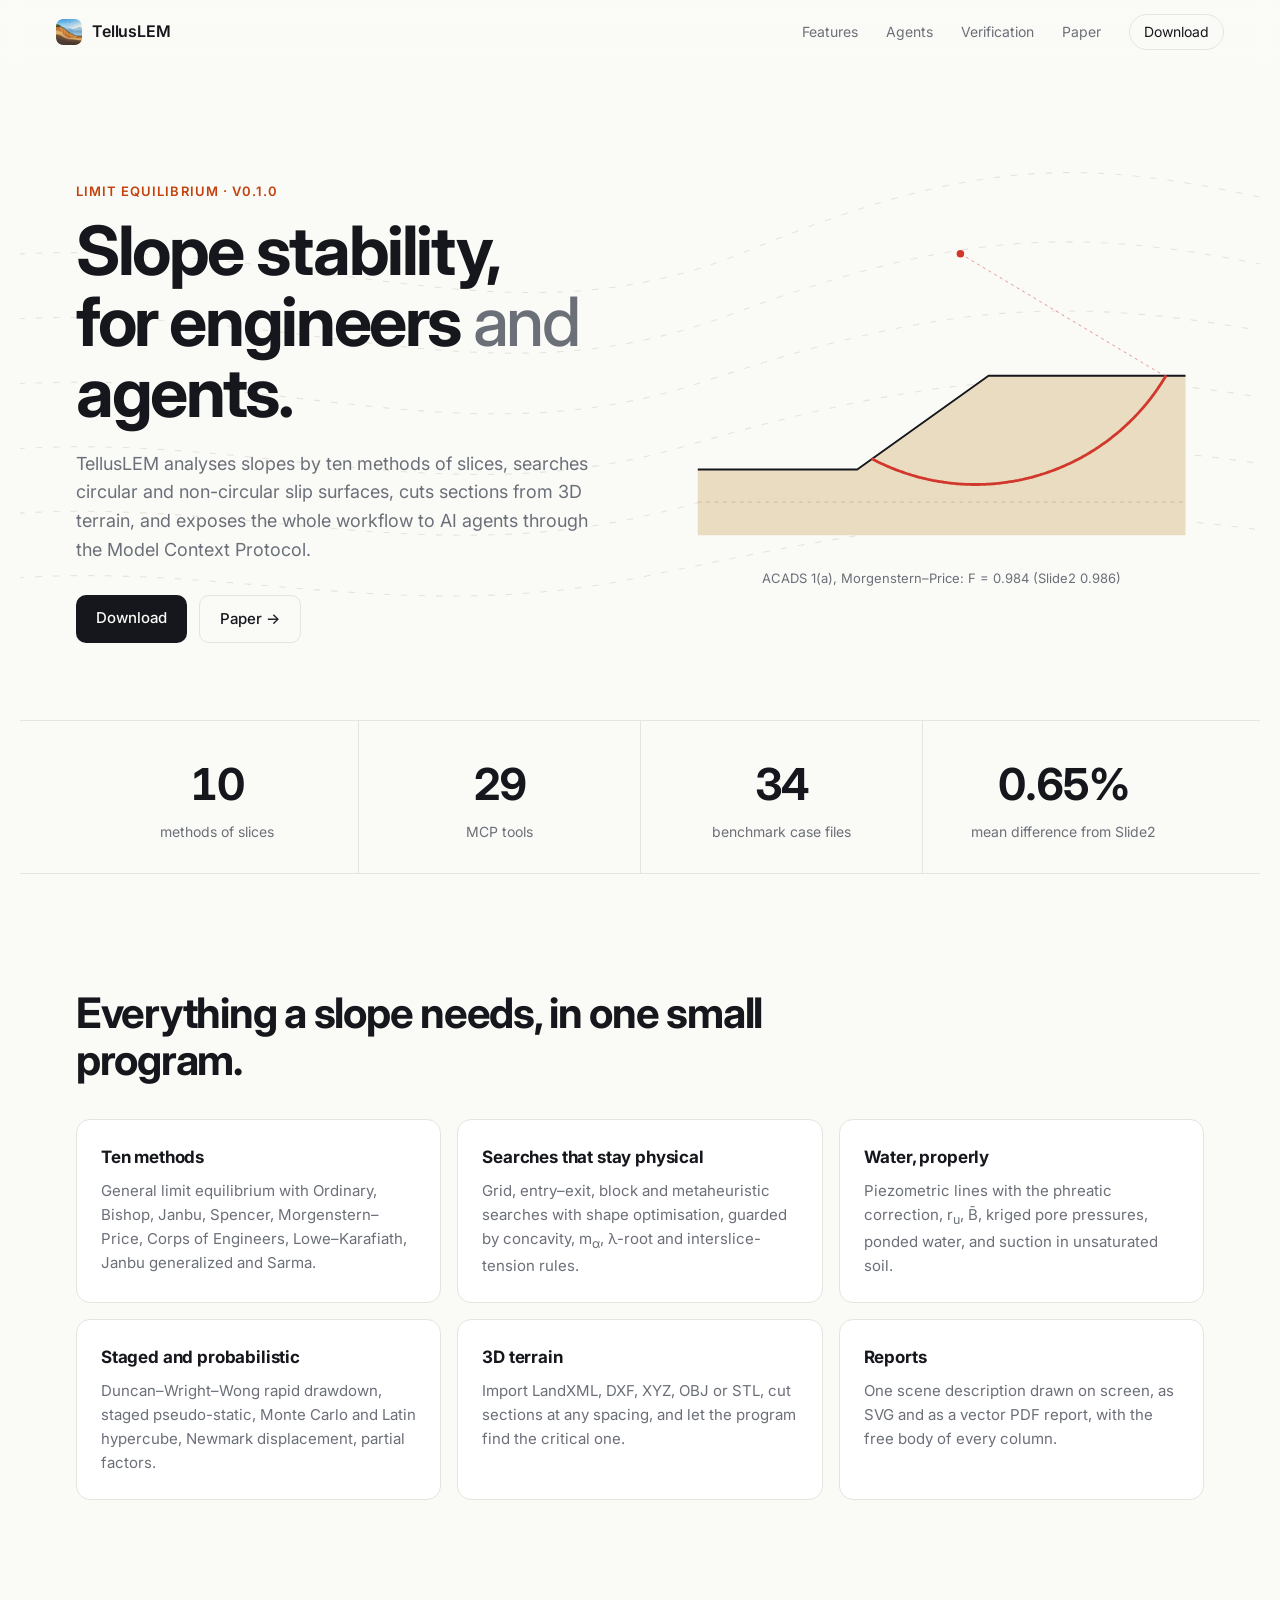
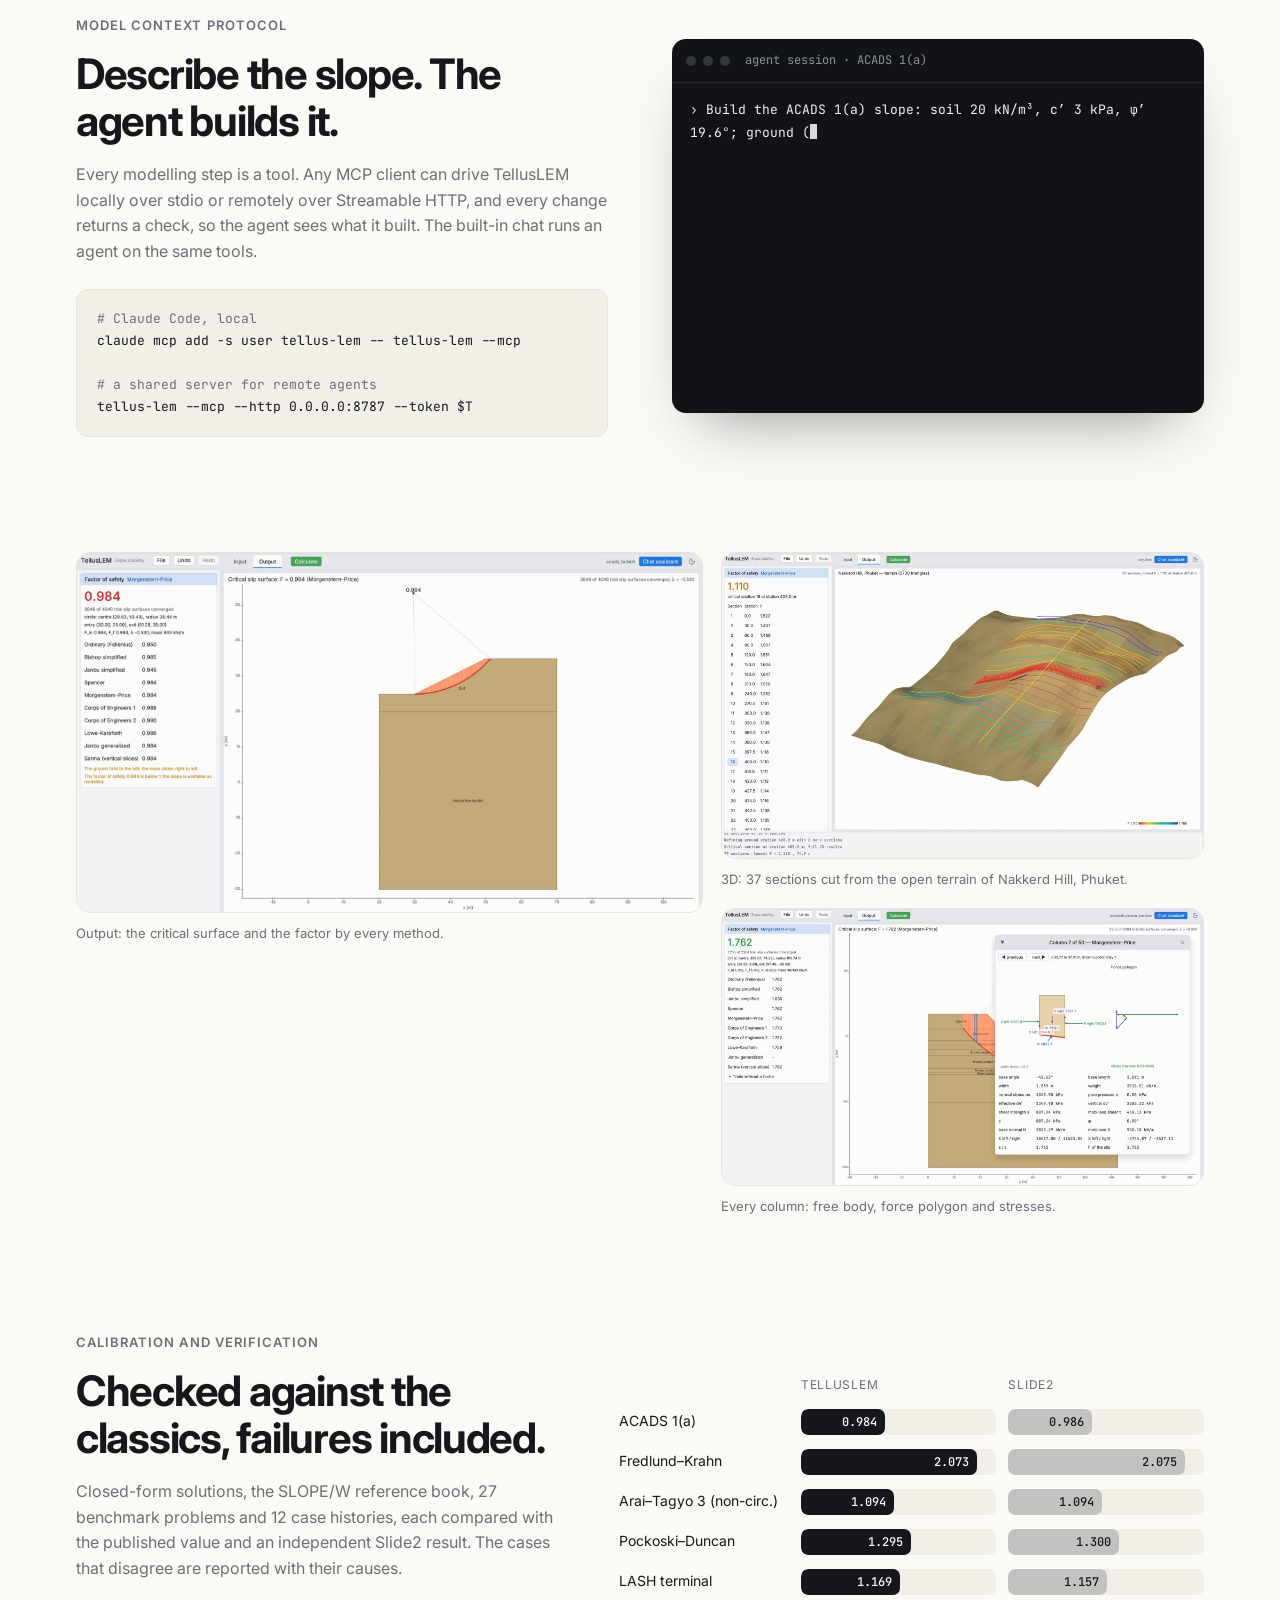
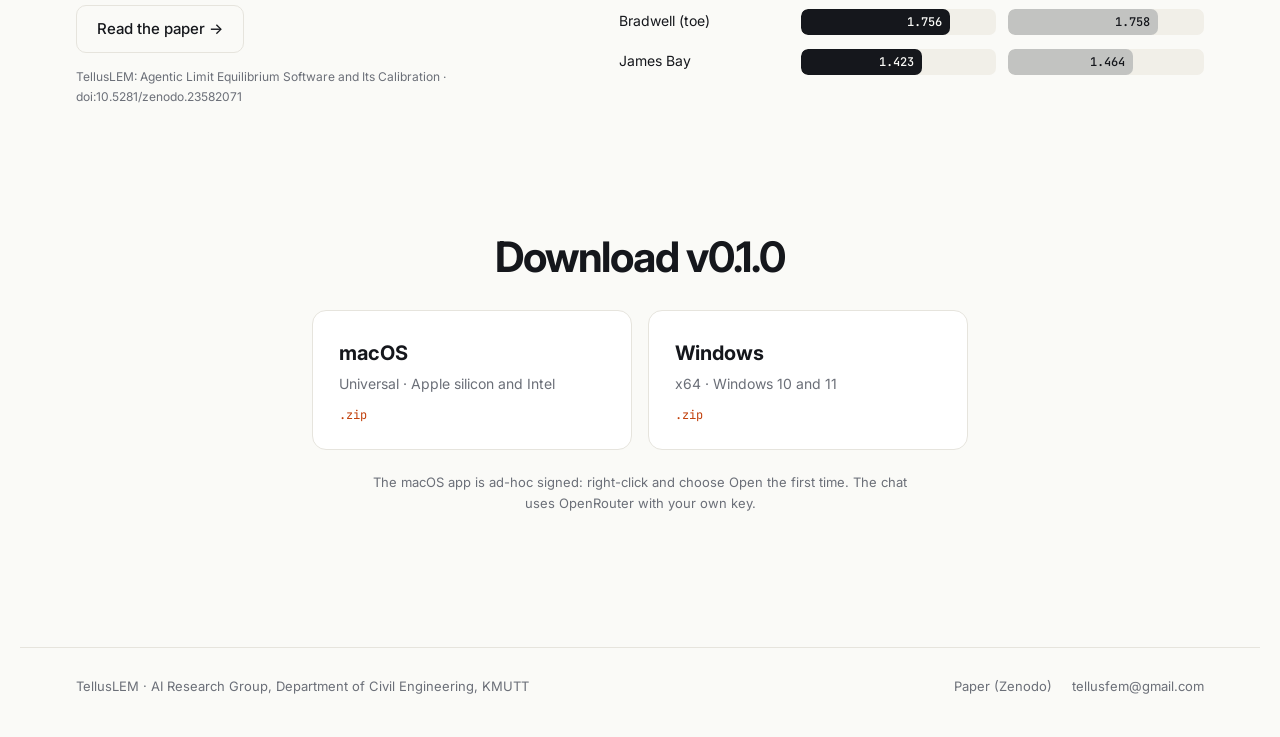
==== index.html @ b2f783c5 "TellusLEM website Co-Authored-By: Claude Opus 5.5 (1M context) <noreply@anthropic.com>" ====
<!doctype html>
<html lang="en">
<head>
<meta charset="utf-8">
<meta name="viewport" content="width=device-width, initial-scale=1">
<title>TellusLEM — slope stability for engineers and agents</title>
<meta name="description" content="TellusLEM is an open limit equilibrium slope stability program with ten methods of slices, automatic searches, 3D terrain sections and an MCP server for AI agents.">
<link rel="icon" href="assets/favicon-slope.png?v=2">
<link rel="apple-touch-icon" href="assets/logo-slope.png?v=2">
<link rel="preconnect" href="https://fonts.googleapis.com">
<link rel="preconnect" href="https://fonts.gstatic.com" crossorigin>
<link href="https://fonts.googleapis.com/css2?family=Inter:wght@400;500;600;700&family=JetBrains+Mono:wght@400;500&display=swap" rel="stylesheet">
<link rel="stylesheet" href="style.css">
</head>
<body>

<header class="nav">
  <a class="brand" href="#top"><img src="assets/logo-slope.png?v=2" alt=""><span>TellusLEM</span></a>
  <nav>
    <a href="#features">Features</a>
    <a href="#agents">Agents</a>
    <a href="#verification">Verification</a>
    <a href="https://zenodo.org/records/23582071">Paper</a>
    <a href="#download" class="pill">Download</a>
  </nav>
</header>

<main id="top">

  <!-- hero -->
  <section class="hero">
    <svg class="contours" viewBox="0 0 1200 600" preserveAspectRatio="xMidYMid slice" aria-hidden="true">
      <g fill="none" stroke="currentColor" stroke-width="1">
        <path d="M-50 420 C 200 380, 380 470, 620 410 S 1000 330, 1250 380"/>
        <path d="M-50 360 C 220 320, 400 420, 640 350 S 1010 270, 1250 320"/>
        <path d="M-50 300 C 240 260, 420 370, 660 290 S 1020 210, 1250 260"/>
        <path d="M-50 240 C 260 200, 440 320, 680 230 S 1030 150, 1250 200"/>
        <path d="M-50 180 C 280 140, 460 270, 700 170 S 1040 90, 1250 140"/>
        <path d="M-50 480 C 180 440, 360 520, 600 470 S 990 390, 1250 440"/>
      </g>
    </svg>

    <div class="hero-text reveal">
      <p class="eyebrow">Limit equilibrium · v0.1.0</p>
      <h1>Slope stability,<br>for engineers <span class="and">and</span> agents.</h1>
      <p class="lede">TellusLEM analyses slopes by ten methods of slices, searches circular and non-circular slip surfaces, cuts sections from 3D terrain, and exposes the whole workflow to AI agents through the Model Context Protocol.</p>
      <div class="cta">
        <a class="btn primary" href="#download">Download</a>
        <a class="btn ghost" href="https://zenodo.org/records/23582071">Paper →</a>
      </div>
    </div>

    <figure class="slope reveal" aria-label="An animated slope with a slip circle and its factor of safety">
      <svg viewBox="0 0 560 340" id="slope-svg">
        <defs>
          <clipPath id="mass"><path d="M60 250 L190 250 L330 150 L520 150 L520 320 L60 320 Z"/></clipPath>
        </defs>
        <!-- ground and layers -->
        <path class="soil" d="M20 250 L190 250 L330 150 L540 150 L540 320 L20 320 Z"/>
        <path class="layer" d="M20 285 L540 285"/>
        <path class="ground" d="M20 250 L190 250 L330 150 L540 150"/>
        <!-- slices inside the sliding mass, drawn by JS -->
        <g id="slices" clip-path="url(#mass)"></g>
        <!-- the slip circle: centre (300, 20), radius 255 -->
        <path id="slip" class="slip" d=""/>
        <circle id="centre" class="centre" cx="300" cy="20" r="4"/>
        <line id="radius" class="radius" x1="300" y1="20" x2="300" y2="20"/>
        <g class="fs" id="fs-label" transform="translate(300 0)">
          <text x="14" y="26" class="fs-text">F = <tspan id="fs-value">0.000</tspan></text>
        </g>
      </svg>
      <figcaption>ACADS 1(a), Morgenstern–Price: F = 0.984 (Slide2 0.986)</figcaption>
    </figure>
  </section>

  <!-- numbers -->
  <section class="numbers">
    <div class="num reveal"><b data-count="10">0</b><span>methods of slices</span></div>
    <div class="num reveal"><b data-count="29">0</b><span>MCP tools</span></div>
    <div class="num reveal"><b data-count="34">0</b><span>benchmark case files</span></div>
    <div class="num reveal"><b data-count="0.65" data-decimals="2" data-suffix="%">0</b><span>mean difference from Slide2</span></div>
  </section>

  <!-- features -->
  <section id="features" class="block">
    <h2 class="reveal">Everything a slope needs, in one small program.</h2>
    <div class="grid">
      <article class="card reveal"><h3>Ten methods</h3><p>General limit equilibrium with Ordinary, Bishop, Janbu, Spencer, Morgenstern–Price, Corps of Engineers, Lowe–Karafiath, Janbu generalized and Sarma.</p></article>
      <article class="card reveal"><h3>Searches that stay physical</h3><p>Grid, entry–exit, block and metaheuristic searches with shape optimisation, guarded by concavity, m<sub>α</sub>, λ-root and interslice-tension rules.</p></article>
      <article class="card reveal"><h3>Water, properly</h3><p>Piezometric lines with the phreatic correction, r<sub>u</sub>, B̄, kriged pore pressures, ponded water, and suction in unsaturated soil.</p></article>
      <article class="card reveal"><h3>Staged and probabilistic</h3><p>Duncan–Wright–Wong rapid drawdown, staged pseudo-static, Monte Carlo and Latin hypercube, Newmark displacement, partial factors.</p></article>
      <article class="card reveal"><h3>3D terrain</h3><p>Import LandXML, DXF, XYZ, OBJ or STL, cut sections at any spacing, and let the program find the critical one.</p></article>
      <article class="card reveal"><h3>Reports</h3><p>One scene description drawn on screen, as SVG and as a vector PDF report, with the free body of every column.</p></article>
    </div>
  </section>

  <!-- agents -->
  <section id="agents" class="block split">
    <div class="reveal">
      <p class="eyebrow">Model Context Protocol</p>
      <h2>Describe the slope. The agent builds it.</h2>
      <p>Every modelling step is a tool. Any MCP client can drive TellusLEM locally over stdio or remotely over Streamable HTTP, and every change returns a check, so the agent sees what it built. The built-in chat runs an agent on the same tools.</p>
      <pre class="code"><span class="c"># Claude Code, local</span>
claude mcp add -s user tellus-lem -- tellus-lem --mcp

<span class="c"># a shared server for remote agents</span>
tellus-lem --mcp --http 0.0.0.0:8787 --token $T</pre>
    </div>
    <div class="terminal reveal" aria-label="A recorded agent session">
      <div class="term-bar"><i></i><i></i><i></i><span>agent session · ACADS 1(a)</span></div>
      <div class="term-body" id="term"></div>
    </div>
  </section>

  <!-- screenshots -->
  <section class="block shots">
    <figure class="shot reveal"><img src="assets/app-output.jpg" alt="TellusLEM output view with the critical slip circle and the factor by ten methods" loading="lazy"><figcaption>Output: the critical surface and the factor by every method.</figcaption></figure>
    <figure class="shot reveal"><img src="assets/app-3d.jpg" alt="TellusLEM 3D view of Nakkerd Hill, Phuket, with 37 sections coloured by factor of safety" loading="lazy"><figcaption>3D: 37 sections cut from the open terrain of Nakkerd Hill, Phuket.</figcaption></figure>
    <figure class="shot reveal"><img src="assets/app-column.jpg" alt="Column free body window with the force polygon" loading="lazy"><figcaption>Every column: free body, force polygon and stresses.</figcaption></figure>
  </section>

  <!-- verification -->
  <section id="verification" class="block">
    <div class="split narrow">
      <div class="reveal">
        <p class="eyebrow">Calibration and verification</p>
        <h2>Checked against the classics, failures included.</h2>
        <p>Closed-form solutions, the SLOPE/W reference book, 27 benchmark problems and 12 case histories, each compared with the published value and an independent Slide2 result. The cases that disagree are reported with their causes.</p>
        <a class="btn ghost paper" href="https://zenodo.org/records/23582071">Read the paper →</a>
        <p class="cite">TellusLEM: Agentic Limit Equilibrium Software and Its Calibration · doi:10.5281/zenodo.23582071</p>
      </div>
      <div class="bars reveal" id="bars">
        <div class="bar-head"><span></span><span>TellusLEM</span><span>Slide2</span></div>
      </div>
    </div>
  </section>

  <!-- download -->
  <section id="download" class="block download">
    <h2 class="reveal">Download v0.1.0</h2>
    <div class="dl reveal">
      <a class="dl-card" href="https://github.com/Sompote/TellusLEM/releases/download/v0.1.0/TellusLEM-0.1.0-macos-universal.zip">
        <b>macOS</b><span>Universal · Apple silicon and Intel</span><em>.zip</em>
      </a>
      <a class="dl-card" href="https://github.com/Sompote/TellusLEM/releases/download/v0.1.0/TellusLEM-0.1.0-windows-x64.zip">
        <b>Windows</b><span>x64 · Windows 10 and 11</span><em>.zip</em>
      </a>
    </div>
    <p class="note reveal">The macOS app is ad-hoc signed: right-click and choose Open the first time. The chat uses OpenRouter with your own key.</p>
  </section>

</main>

<footer>
  <span>TellusLEM · AI Research Group, Department of Civil Engineering, KMUTT</span>
  <span class="links">
    <a href="https://zenodo.org/records/23582071">Paper (Zenodo)</a>
    <a href="mailto:tellusfem@gmail.com">tellusfem@gmail.com</a>
  </span>
</footer>

<script src="main.js"></script>
</body>
</html>
---- style.css ----
:root {
  --bg: #fafaf7;
  --fg: #15171c;
  --muted: #6b6f78;
  --line: #e6e4dd;
  --card: #ffffff;
  --accent: #c2410c;
  --slip: #d1382b;
  --soil: #e9dcc1;
  --soil2: #d9c7a3;
  --code-bg: #f1efe8;
  --term-bg: #111317;
  --term-fg: #d7dae0;
  --radius: 14px;
  --sans: "Inter", -apple-system, BlinkMacSystemFont, "Segoe UI", sans-serif;
  --mono: "JetBrains Mono", ui-monospace, SFMono-Regular, Menlo, monospace;
}
@media (prefers-color-scheme: dark) {
  :root {
    --bg: #0f1114;
    --fg: #ecebe7;
    --muted: #9a9ea6;
    --line: #23262c;
    --card: #15181c;
    --soil: #3a3326;
    --soil2: #4a412f;
    --code-bg: #171a1f;
  }
}

* { box-sizing: border-box; }
html { scroll-behavior: smooth; }
body {
  margin: 0;
  background: var(--bg);
  color: var(--fg);
  font: 16px/1.6 var(--sans);
  -webkit-font-smoothing: antialiased;
}
a { color: inherit; text-decoration: none; }
img { max-width: 100%; display: block; }

/* nav */
.nav {
  position: sticky; top: 0; z-index: 10;
  display: flex; justify-content: space-between; align-items: center;
  padding: 14px clamp(16px, 5vw, 56px);
  background: color-mix(in srgb, var(--bg) 82%, transparent);
  backdrop-filter: blur(10px);
  border-bottom: 1px solid transparent;
  transition: border-color .3s;
}
.nav.scrolled { border-bottom-color: var(--line); }
.brand { display: flex; gap: 10px; align-items: center; font-weight: 600; letter-spacing: -.01em; }
.brand img { width: 26px; height: 26px; border-radius: 7px; }
.nav nav { display: flex; gap: clamp(12px, 3vw, 28px); align-items: center; font-size: 14px; color: var(--muted); }
.nav nav a:hover { color: var(--fg); }
.pill { color: var(--fg) !important; border: 1px solid var(--line); padding: 6px 14px; border-radius: 99px; }

/* hero */
.hero {
  position: relative; overflow: hidden;
  display: grid; grid-template-columns: 1.05fr 1fr; gap: clamp(24px, 4vw, 64px); align-items: center;
  padding: clamp(48px, 9vw, 120px) clamp(16px, 5vw, 56px) clamp(40px, 6vw, 80px);
  max-width: 1240px; margin: 0 auto;
}
.contours { position: absolute; inset: 0; width: 100%; height: 100%; color: var(--line); z-index: -1; }
.contours path { stroke-dasharray: 6 10; animation: drift 40s linear infinite; }
.contours path:nth-child(even) { animation-duration: 55s; animation-direction: reverse; }
@keyframes drift { to { stroke-dashoffset: -480; } }

.eyebrow { margin: 0 0 14px; font-size: 13px; letter-spacing: .08em; text-transform: uppercase; color: var(--accent); font-weight: 600; }
h1 { margin: 0; font-size: clamp(38px, 6vw, 68px); line-height: 1.04; letter-spacing: -.035em; font-weight: 700; }
h1 .and { color: var(--muted); font-weight: 500; }
.lede { margin: 22px 0 30px; max-width: 520px; color: var(--muted); font-size: clamp(16px, 1.6vw, 18px); }
.cta { display: flex; gap: 12px; flex-wrap: wrap; }
.btn { padding: 11px 20px; border-radius: 10px; font-weight: 500; font-size: 15px; transition: transform .2s, background .2s, border-color .2s; }
.btn:hover { transform: translateY(-2px); }
.btn.primary { background: var(--fg); color: var(--bg); }
.btn.ghost { border: 1px solid var(--line); }
.btn.ghost:hover { border-color: var(--muted); }

.slope { margin: 0; }
.slope svg { width: 100%; height: auto; overflow: visible; }
.slope figcaption { margin-top: 6px; font-size: 13px; color: var(--muted); text-align: center; }
.soil { fill: var(--soil); }
.layer { stroke: var(--soil2); stroke-width: 1.5; stroke-dasharray: 4 5; }
.ground { fill: none; stroke: var(--fg); stroke-width: 2; stroke-linejoin: round; }
.slip { fill: none; stroke: var(--slip); stroke-width: 3; stroke-linecap: round; }
.centre { fill: var(--slip); opacity: 0; transition: opacity .6s; }
.radius { stroke: var(--slip); stroke-width: 1; stroke-dasharray: 3 4; opacity: .55; }
#slices line { stroke: color-mix(in srgb, var(--fg) 45%, transparent); stroke-width: 1; opacity: 0; transition: opacity .35s; }
#slices line.on { opacity: 1; }
#slices path { fill: color-mix(in srgb, var(--slip) 16%, transparent); opacity: 0; transition: opacity .8s; }
#slices path.on { opacity: 1; }
.fs-text { font: 600 22px var(--mono); fill: var(--fg); opacity: 0; transition: opacity .6s; }
.fs.on .fs-text { opacity: 1; }

/* numbers */
.numbers {
  display: grid; grid-template-columns: repeat(4, 1fr);
  max-width: 1240px; margin: 0 auto; padding: 0 clamp(16px, 5vw, 56px);
  border-top: 1px solid var(--line); border-bottom: 1px solid var(--line);
}
.num { padding: 28px 8px; text-align: center; }
.num + .num { border-left: 1px solid var(--line); }
.num b { display: block; font-size: clamp(30px, 4vw, 44px); font-weight: 700; letter-spacing: -.03em; font-variant-numeric: tabular-nums; }
.num span { font-size: 14px; color: var(--muted); }

/* blocks */
.block { max-width: 1240px; margin: 0 auto; padding: clamp(64px, 9vw, 120px) clamp(16px, 5vw, 56px) 0; }
h2 { margin: 0 0 18px; font-size: clamp(28px, 3.6vw, 42px); line-height: 1.12; letter-spacing: -.03em; font-weight: 700; max-width: 760px; }
.block p { color: var(--muted); max-width: 560px; }
.grid { display: grid; grid-template-columns: repeat(3, 1fr); gap: 16px; margin-top: 36px; }
.card {
  background: var(--card); border: 1px solid var(--line); border-radius: var(--radius); padding: 24px;
  transition: transform .3s, border-color .3s, box-shadow .3s;
}
.card:hover { transform: translateY(-4px); border-color: color-mix(in srgb, var(--accent) 40%, var(--line)); box-shadow: 0 12px 30px -18px rgba(0,0,0,.25); }
.card h3 { margin: 0 0 8px; font-size: 17px; letter-spacing: -.01em; }
.card p { margin: 0; font-size: 15px; }

.split { display: grid; grid-template-columns: 1fr 1fr; gap: clamp(28px, 5vw, 72px); align-items: center; }
.split.narrow { grid-template-columns: .9fr 1.1fr; }
.code {
  margin: 24px 0 0; padding: 18px 20px; background: var(--code-bg); border-radius: 12px;
  font: 13px/1.7 var(--mono); overflow-x: auto; color: var(--fg); border: 1px solid var(--line);
}
.code .c { color: var(--muted); }

/* terminal */
.terminal { background: var(--term-bg); color: var(--term-fg); border-radius: var(--radius); overflow: hidden; box-shadow: 0 30px 60px -30px rgba(0,0,0,.45); }
.term-bar { display: flex; gap: 7px; align-items: center; padding: 12px 14px; border-bottom: 1px solid #23262c; font-size: 12px; color: #8b9099; }
.term-bar i { width: 10px; height: 10px; border-radius: 50%; background: #34373e; }
.term-bar span { margin-left: 8px; font-family: var(--mono); }
.term-body { padding: 16px 18px; min-height: 330px; font: 13px/1.75 var(--mono); white-space: pre-wrap; }
.term-body .u { color: #f0f1f3; }
.term-body .t { color: #e0a96d; }
.term-body .ok { color: #7fc8a9; }
.term-body .r { color: #c8cbd1; }
.term-body .f { color: #ff8a7a; font-weight: 500; }
.cursor { display: inline-block; width: 7px; height: 15px; background: #d7dae0; vertical-align: -2px; animation: blink 1s steps(1) infinite; }
@keyframes blink { 50% { opacity: 0; } }

/* screenshots */
.shots { display: grid; grid-template-columns: 1.3fr 1fr; grid-template-rows: auto auto; gap: 18px; }
.shot { margin: 0; }
.shot:first-child { grid-row: span 2; }
.shot img { border-radius: var(--radius); border: 1px solid var(--line); transition: transform .6s cubic-bezier(.2,.7,.2,1); }
.shot:hover img { transform: scale(1.015); }
.shot figcaption { margin-top: 10px; font-size: 13px; color: var(--muted); }

/* bars */
.bars { display: grid; gap: 14px; }
.bar-head, .bar-row { display: grid; grid-template-columns: 170px 1fr 1fr; gap: 12px; align-items: center; font-size: 14px; }
.bar-head { color: var(--muted); font-size: 12px; text-transform: uppercase; letter-spacing: .06em; }
.bar-row .name { color: var(--fg); }
.track { position: relative; height: 26px; background: var(--code-bg); border-radius: 7px; overflow: hidden; }
.fill { position: absolute; inset: 0 auto 0 0; width: 0; border-radius: 7px; transition: width 1.4s cubic-bezier(.2,.7,.2,1); display: flex; align-items: center; justify-content: flex-end; padding-right: 8px; font: 500 12px var(--mono); }
.fill.tl { background: var(--fg); color: var(--bg); }
.fill.s2 { background: color-mix(in srgb, var(--muted) 35%, transparent); color: var(--fg); }

/* download */
.download { text-align: center; padding-bottom: 40px; }
.download h2, .download p { margin-left: auto; margin-right: auto; }
.dl { display: flex; gap: 16px; justify-content: center; flex-wrap: wrap; margin-top: 30px; }
.dl-card {
  width: min(320px, 100%); padding: 26px; border: 1px solid var(--line); border-radius: var(--radius); background: var(--card);
  display: grid; gap: 4px; text-align: left; transition: transform .3s, border-color .3s;
}
.dl-card:hover { transform: translateY(-4px); border-color: var(--fg); }
.dl-card b { font-size: 20px; }
.dl-card span { color: var(--muted); font-size: 14px; }
.dl-card em { font-style: normal; font: 12px var(--mono); color: var(--accent); margin-top: 8px; }
.note { font-size: 13px; margin-top: 22px; }

footer {
  max-width: 1240px; margin: 80px auto 0; padding: 28px clamp(16px, 5vw, 56px) 40px;
  border-top: 1px solid var(--line); display: flex; justify-content: space-between; gap: 16px; flex-wrap: wrap;
  font-size: 13px; color: var(--muted);
}
footer a:hover { color: var(--fg); }

/* reveal on scroll */
.reveal { opacity: 0; transform: translateY(18px); transition: opacity .8s cubic-bezier(.2,.7,.2,1), transform .8s cubic-bezier(.2,.7,.2,1); }
.reveal.in { opacity: 1; transform: none; }

/* small screens */
@media (max-width: 900px) {
  .hero, .split, .split.narrow { grid-template-columns: 1fr; }
  .grid { grid-template-columns: 1fr 1fr; }
  .shots { grid-template-columns: 1fr; }
  .shot:first-child { grid-row: auto; }
}
@media (max-width: 600px) {
  .nav nav a:not(.pill) { display: none; }
  .numbers { grid-template-columns: 1fr 1fr; }
  .num:nth-child(3) { border-left: none; }
  .num:nth-child(n+3) { border-top: 1px solid var(--line); }
  .grid { grid-template-columns: 1fr; }
  .bar-head, .bar-row { grid-template-columns: 110px 1fr 1fr; font-size: 13px; }
}

/* no motion for those who ask */
@media (prefers-reduced-motion: reduce) {
  * { animation: none !important; transition: none !important; }
  .reveal { opacity: 1; transform: none; }
}

/* grid and flex children may shrink below their content (long code lines scroll instead) */
.hero > *, .split > *, .grid > *, .shots > *, .numbers > *, .bars > * { min-width: 0; }
.term-body { overflow-wrap: anywhere; }

footer .links { display: flex; gap: 20px; flex-wrap: wrap; }
.btn.paper { display: inline-block; margin-top: 8px; }
.block p.cite { font-size: 12px; margin-top: 14px; }
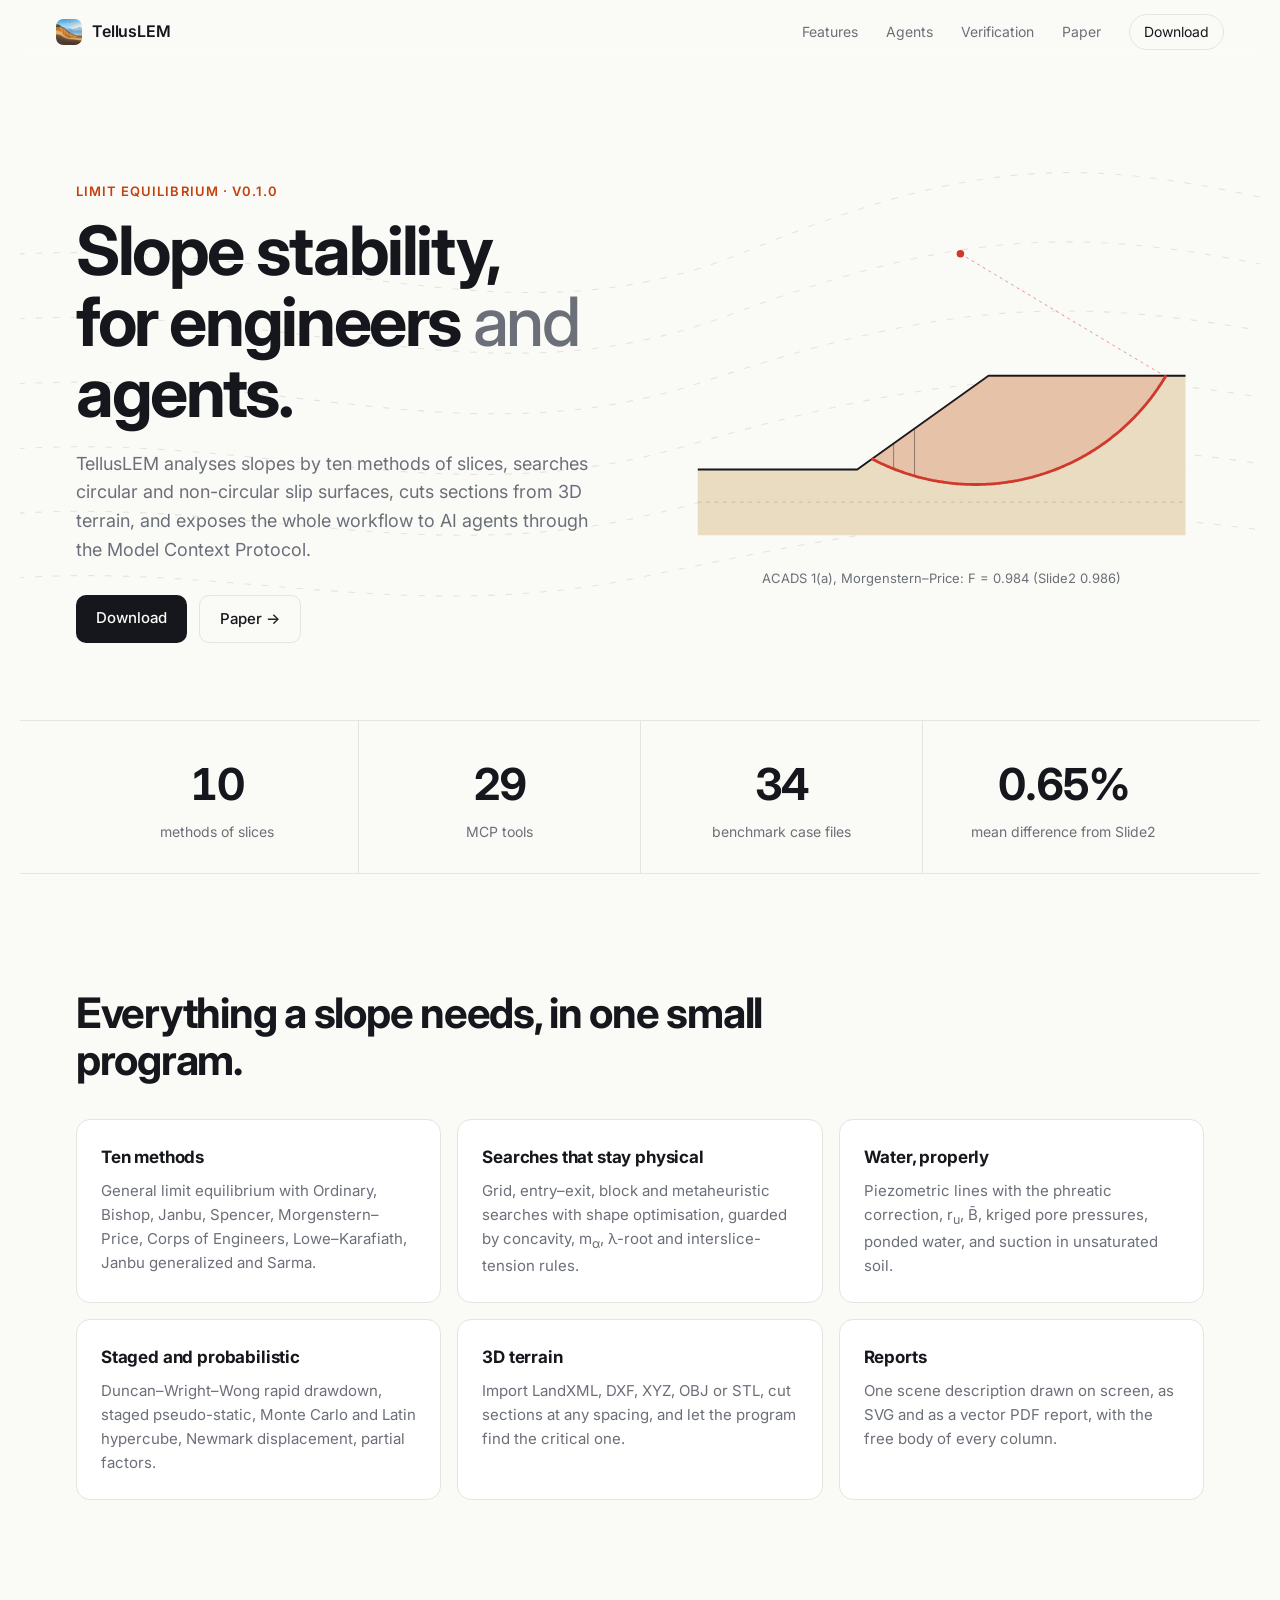
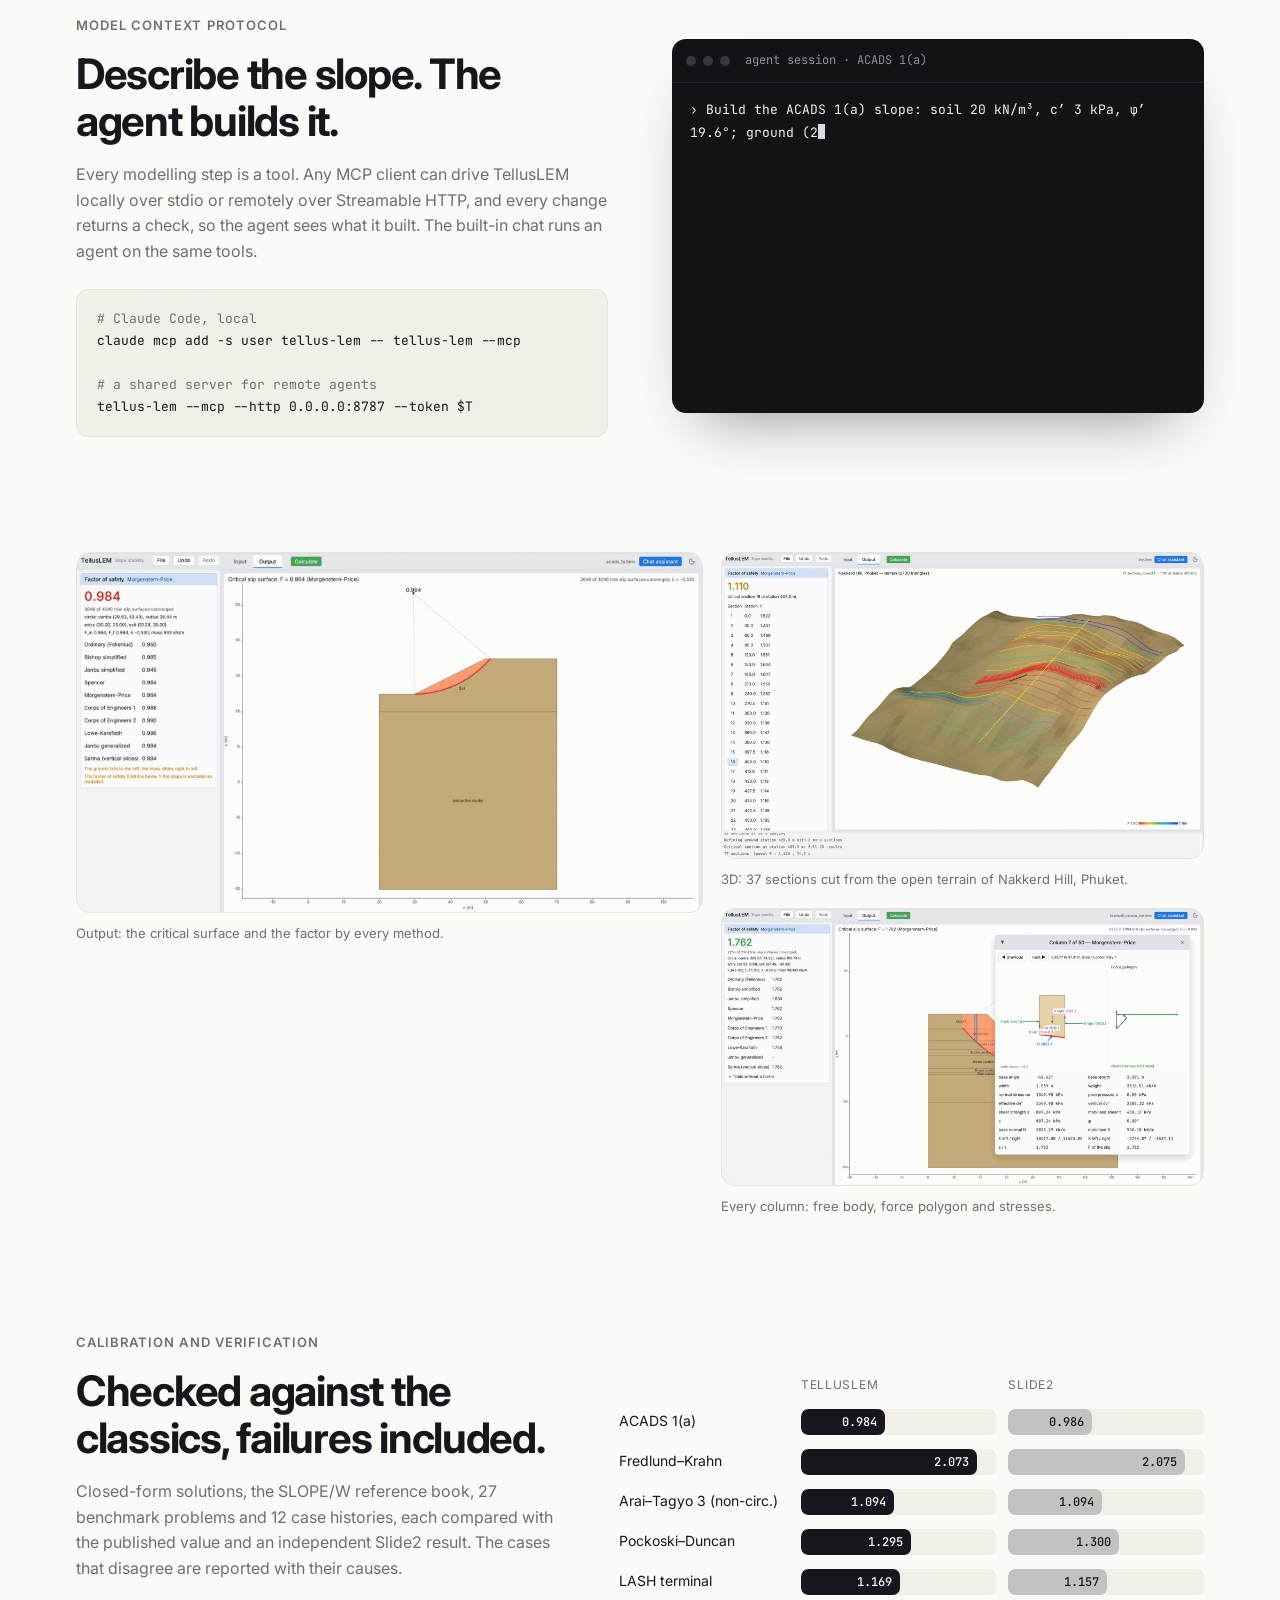
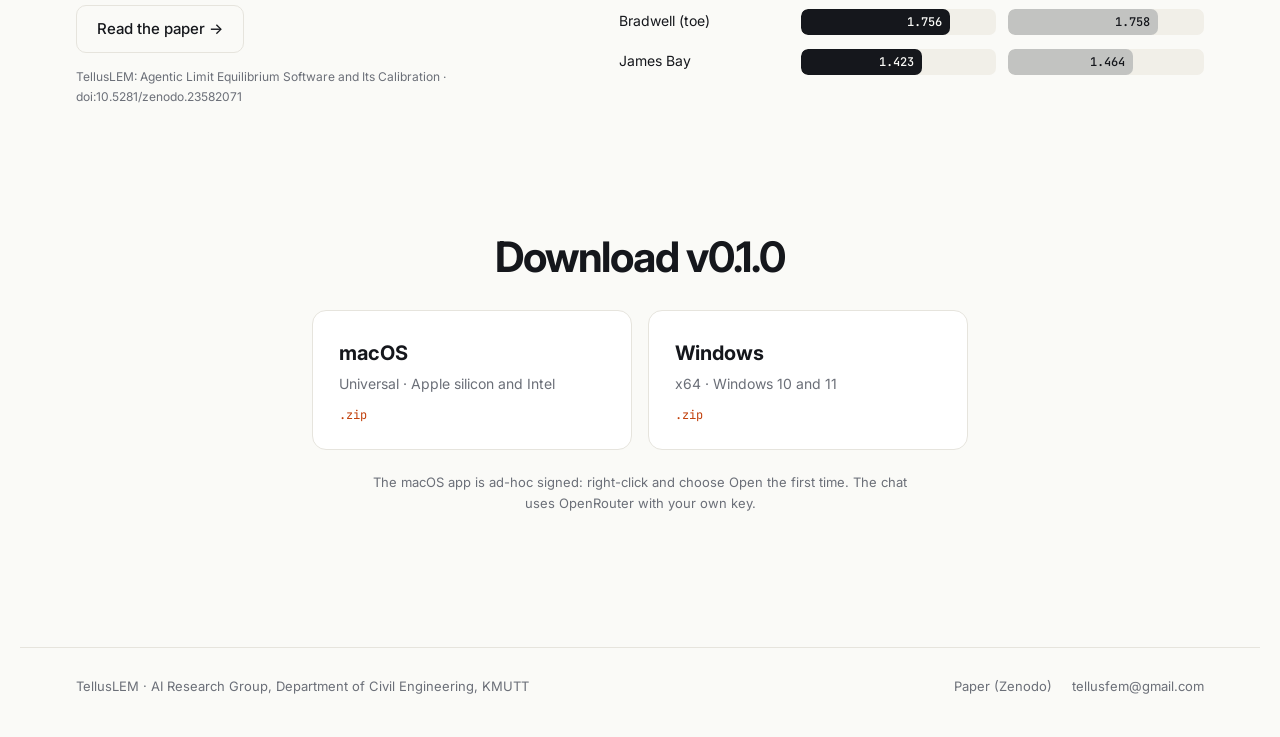
==== commit dc4c530f: "Download links to the public v0.1.0 release Co-Authored-By: Claude Opus 5.5 (1M context) <noreply@an" ====
--- a/index.html
+++ b/index.html
@@ -139,10 +139,10 @@
   <section id="download" class="block download">
     <h2 class="reveal">Download v0.1.0</h2>
     <div class="dl reveal">
-      <a class="dl-card" href="https://github.com/Sompote/TellusLEM/releases/download/v0.1.0/TellusLEM-0.1.0-macos-universal.zip">
+      <a class="dl-card" href="https://github.com/TellusLEM/TellusLEM.github.io/releases/download/v0.1.0/TellusLEM-0.1.0-macos-universal.zip">
         <b>macOS</b><span>Universal · Apple silicon and Intel</span><em>.zip</em>
       </a>
-      <a class="dl-card" href="https://github.com/Sompote/TellusLEM/releases/download/v0.1.0/TellusLEM-0.1.0-windows-x64.zip">
+      <a class="dl-card" href="https://github.com/TellusLEM/TellusLEM.github.io/releases/download/v0.1.0/TellusLEM-0.1.0-windows-x64.zip">
         <b>Windows</b><span>x64 · Windows 10 and 11</span><em>.zip</em>
       </a>
     </div>
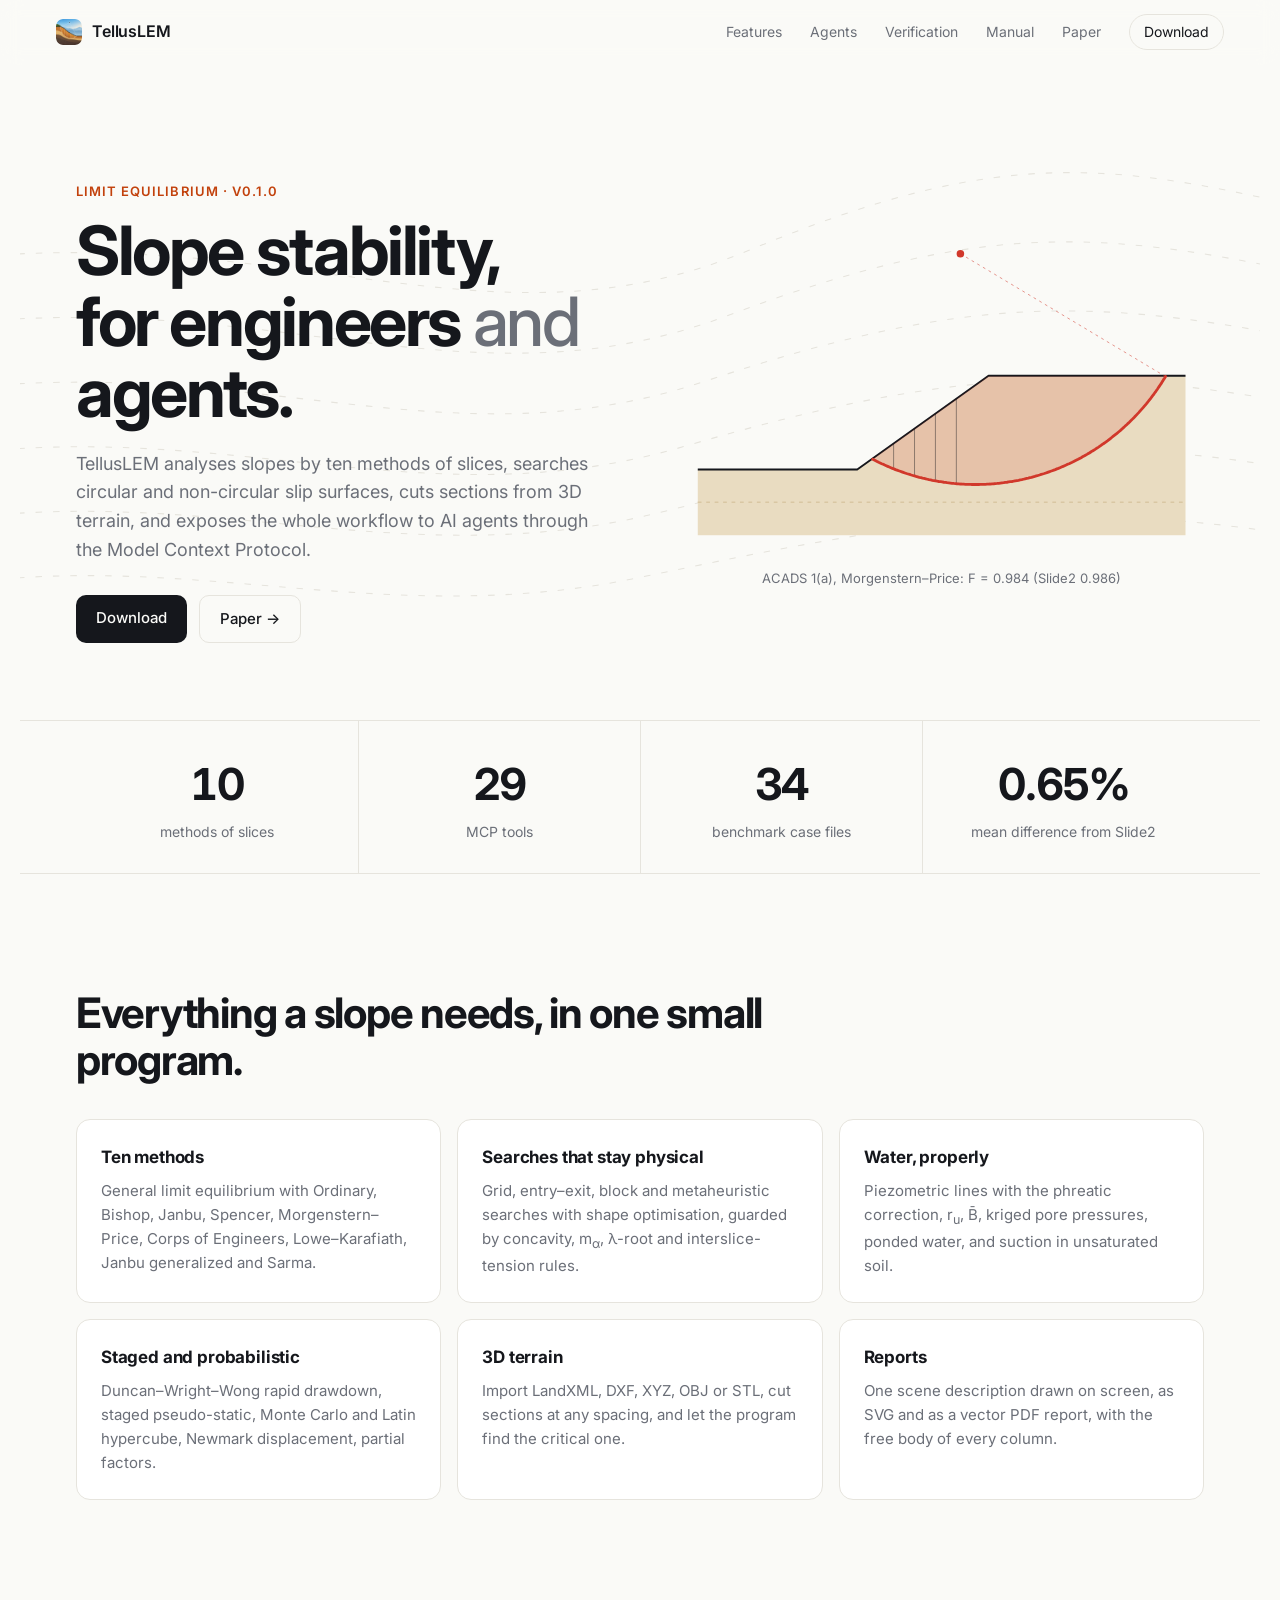
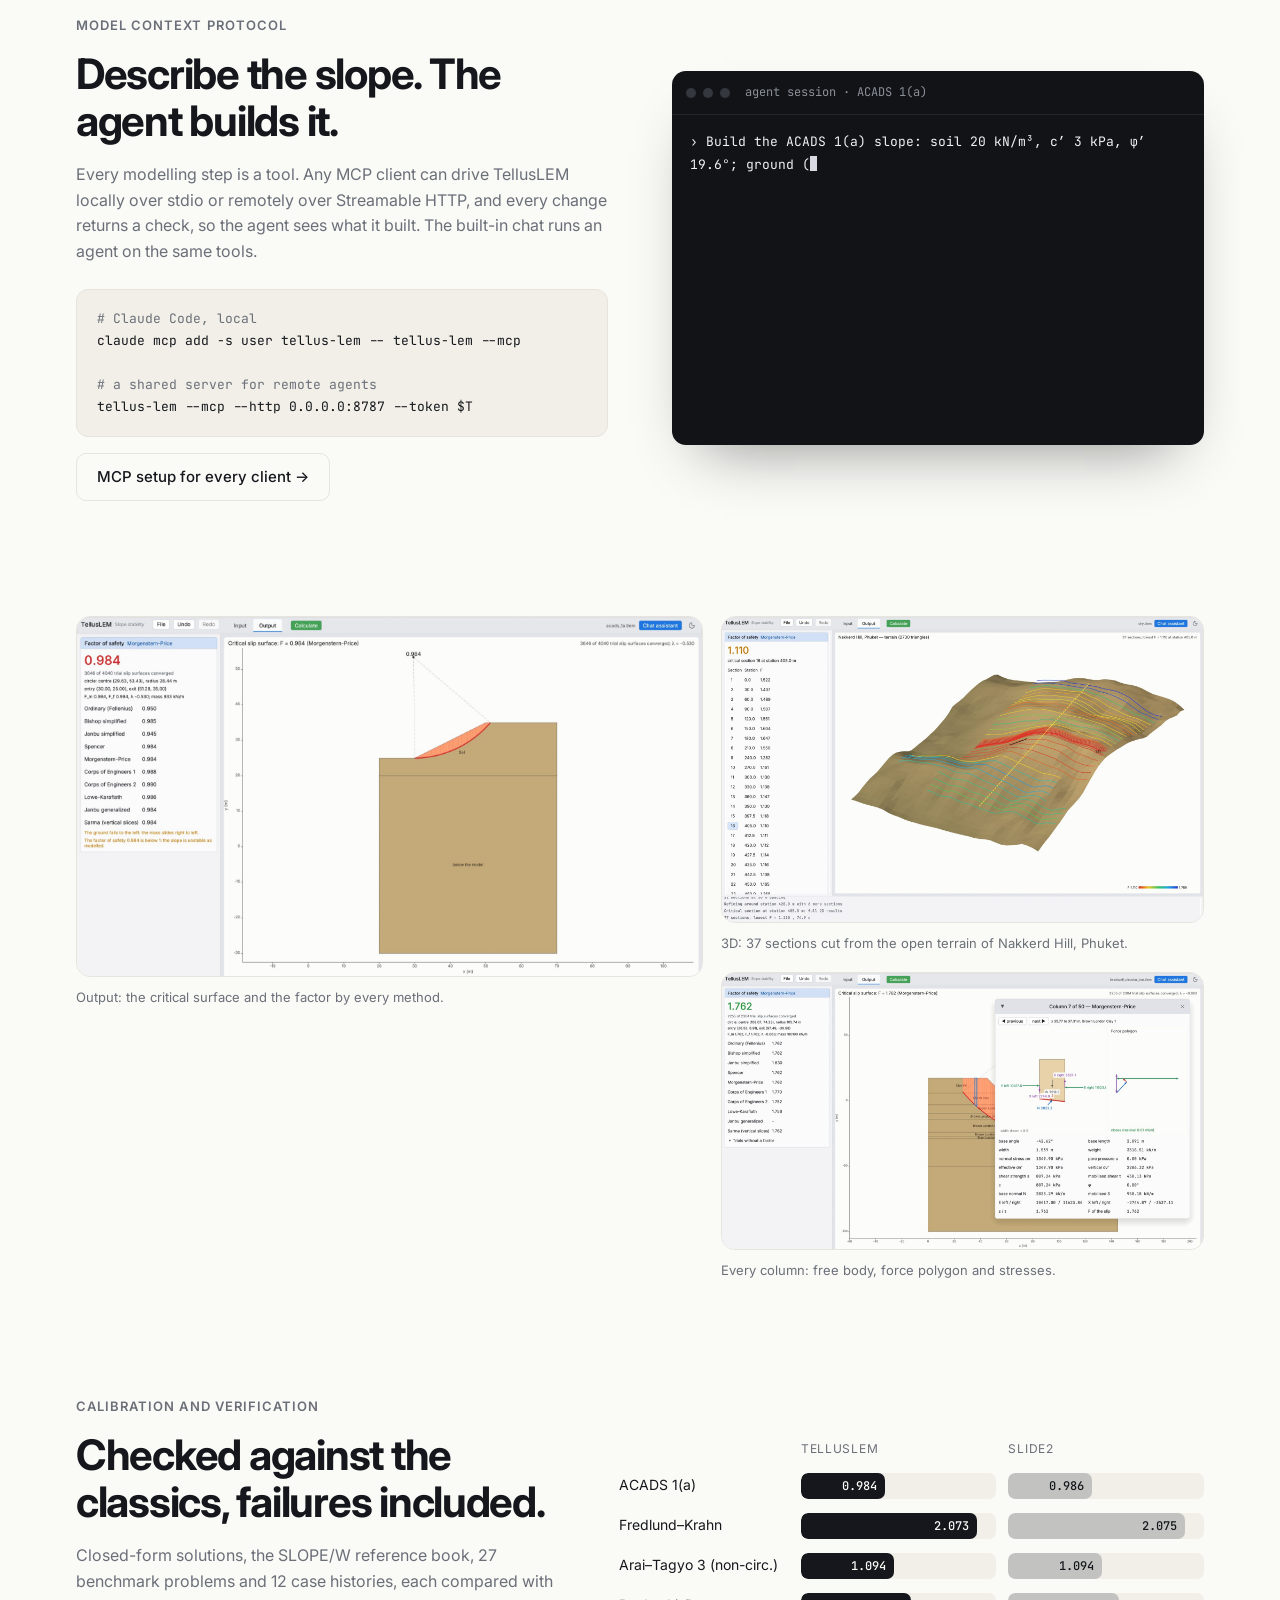
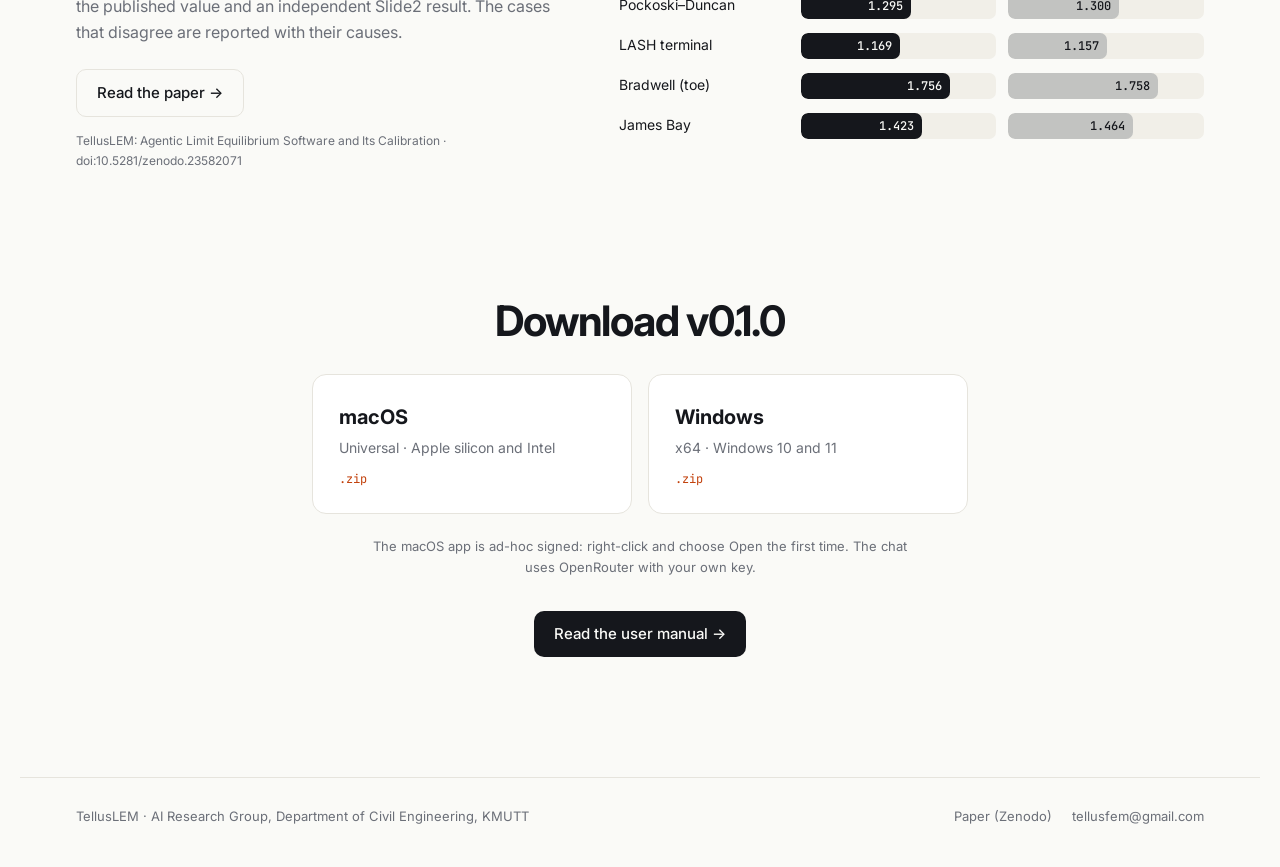
==== commit 7f84a5b9: "User manual page with screenshots and MCP setup; linked from the main page Co-Authored-By: Claude Op" ====
--- a/index.html
+++ b/index.html
@@ -10,7 +10,7 @@
 <link rel="preconnect" href="https://fonts.googleapis.com">
 <link rel="preconnect" href="https://fonts.gstatic.com" crossorigin>
 <link href="https://fonts.googleapis.com/css2?family=Inter:wght@400;500;600;700&family=JetBrains+Mono:wght@400;500&display=swap" rel="stylesheet">
-<link rel="stylesheet" href="style.css">
+<link rel="stylesheet" href="style.css?v=3">
 </head>
 <body>
 
@@ -20,6 +20,7 @@
     <a href="#features">Features</a>
     <a href="#agents">Agents</a>
     <a href="#verification">Verification</a>
+    <a href="manual.html">Manual</a>
     <a href="https://zenodo.org/records/23582071">Paper</a>
     <a href="#download" class="pill">Download</a>
   </nav>
@@ -105,6 +106,7 @@
 
 <span class="c"># a shared server for remote agents</span>
 tellus-lem --mcp --http 0.0.0.0:8787 --token $T</pre>
+      <a class="btn ghost manual-link" href="manual.html#mcp">MCP setup for every client →</a>
     </div>
     <div class="terminal reveal" aria-label="A recorded agent session">
       <div class="term-bar"><i></i><i></i><i></i><span>agent session · ACADS 1(a)</span></div>
@@ -147,6 +149,7 @@
       </a>
     </div>
     <p class="note reveal">The macOS app is ad-hoc signed: right-click and choose Open the first time. The chat uses OpenRouter with your own key.</p>
+    <a class="btn primary manual-cta reveal" href="manual.html">Read the user manual →</a>
   </section>
 
 </main>
--- a/style.css
+++ b/style.css
@@ -214,3 +214,6 @@
 footer .links { display: flex; gap: 20px; flex-wrap: wrap; }
 .btn.paper { display: inline-block; margin-top: 8px; }
 .block p.cite { font-size: 12px; margin-top: 14px; }
+
+.manual-link { display: inline-block; margin-top: 16px; }
+.manual-cta { display: inline-block; margin-top: 20px; }
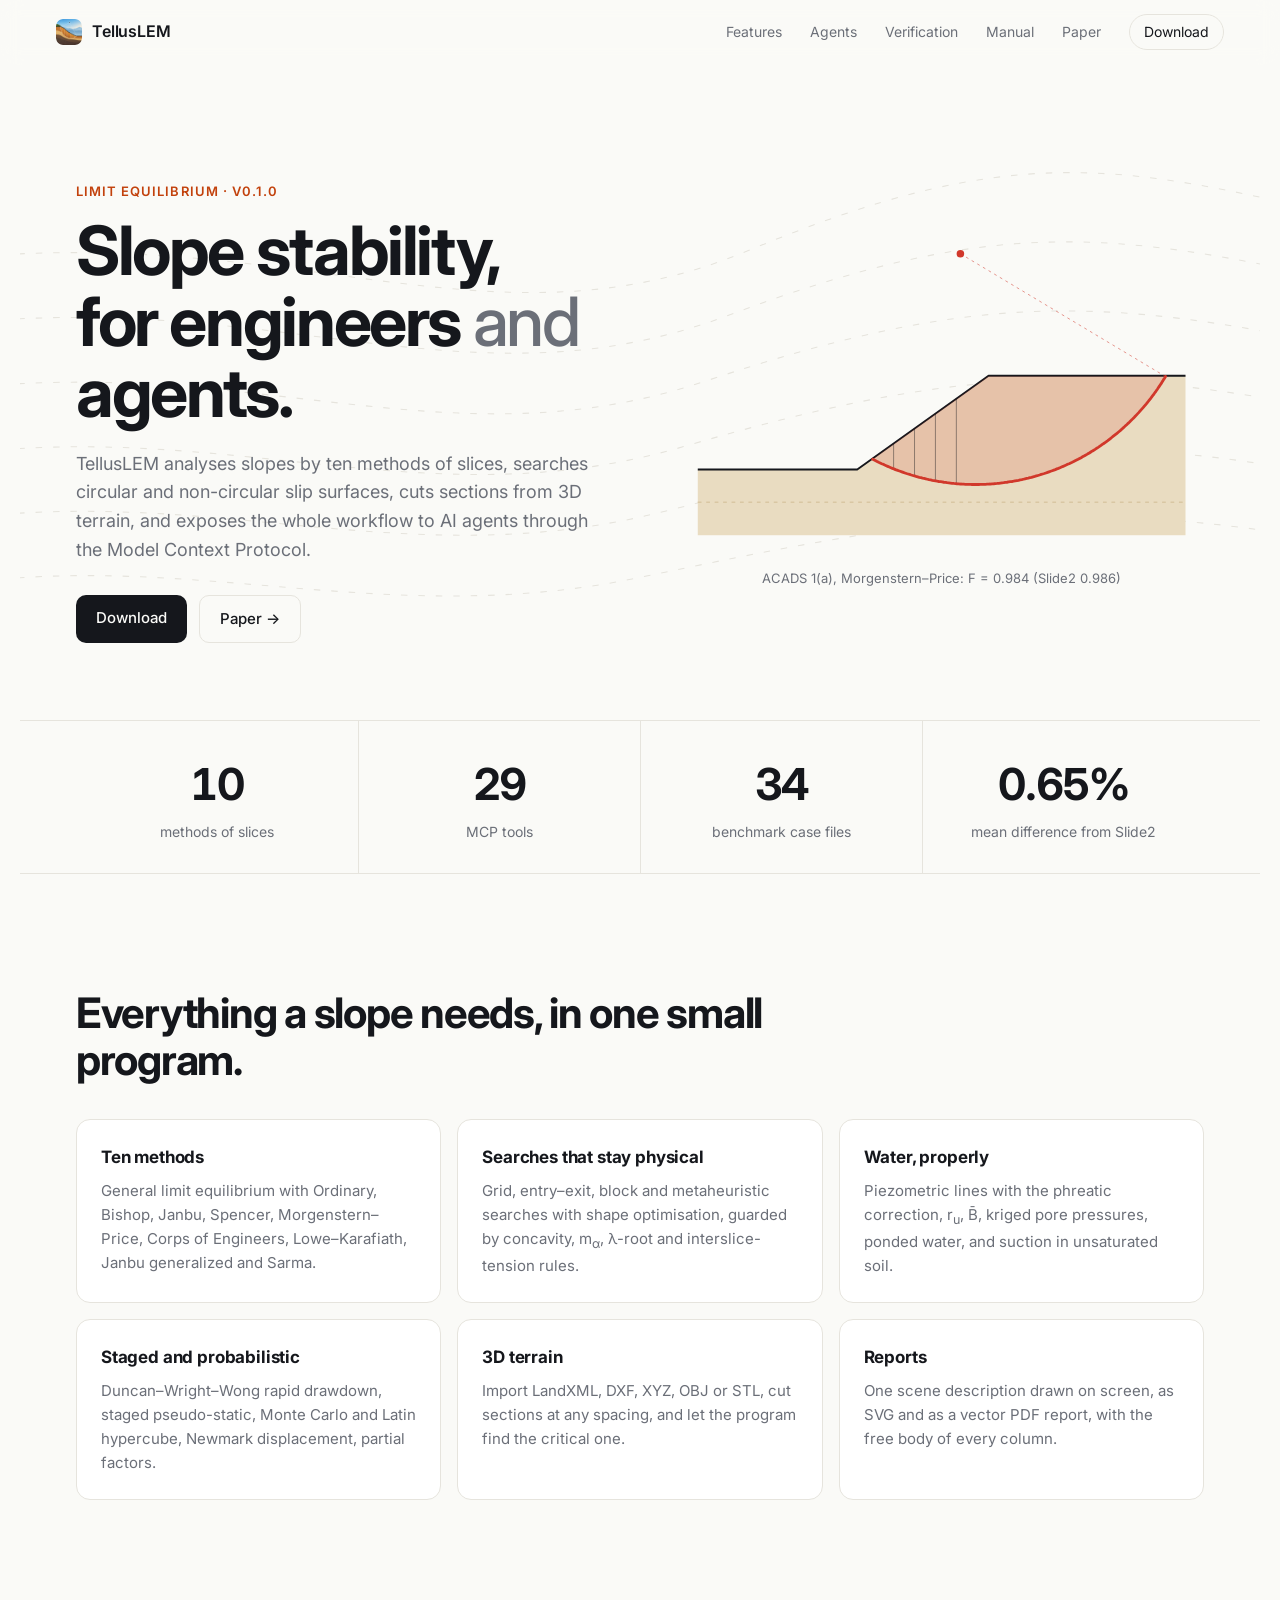
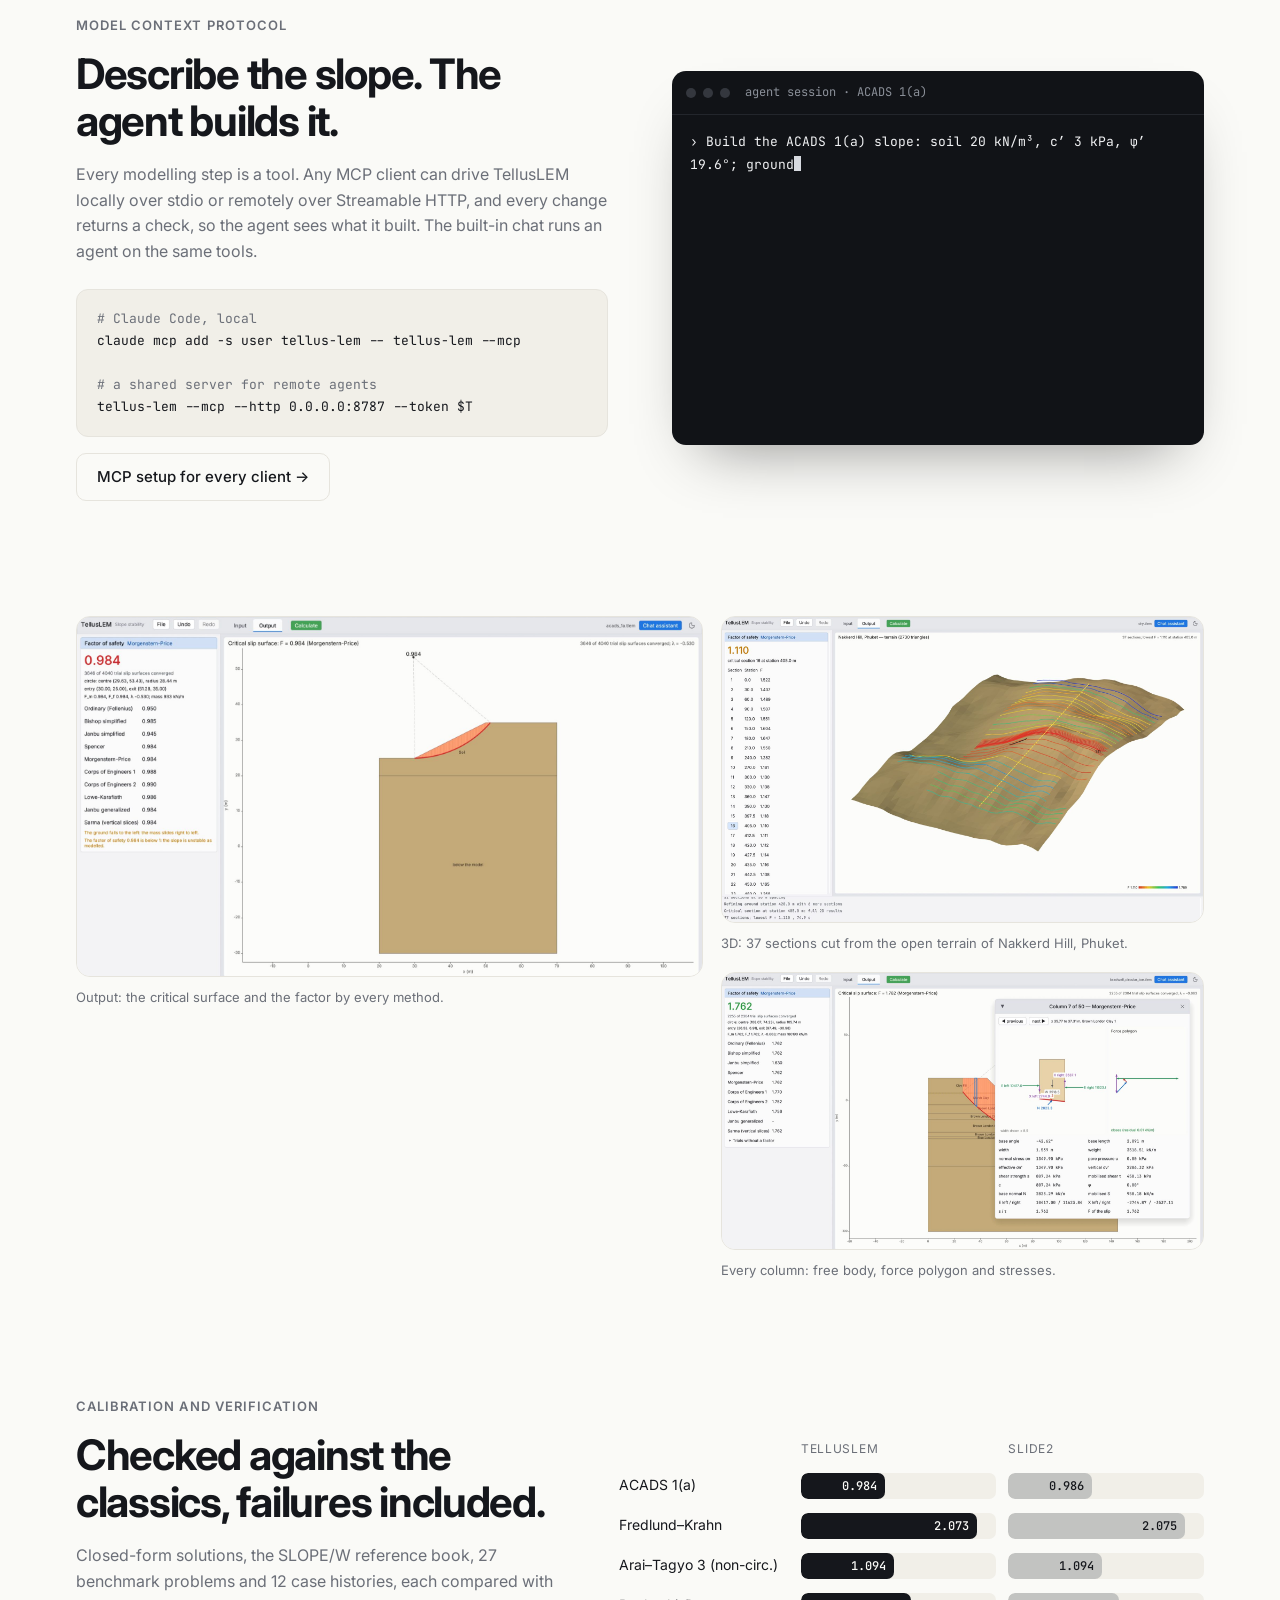
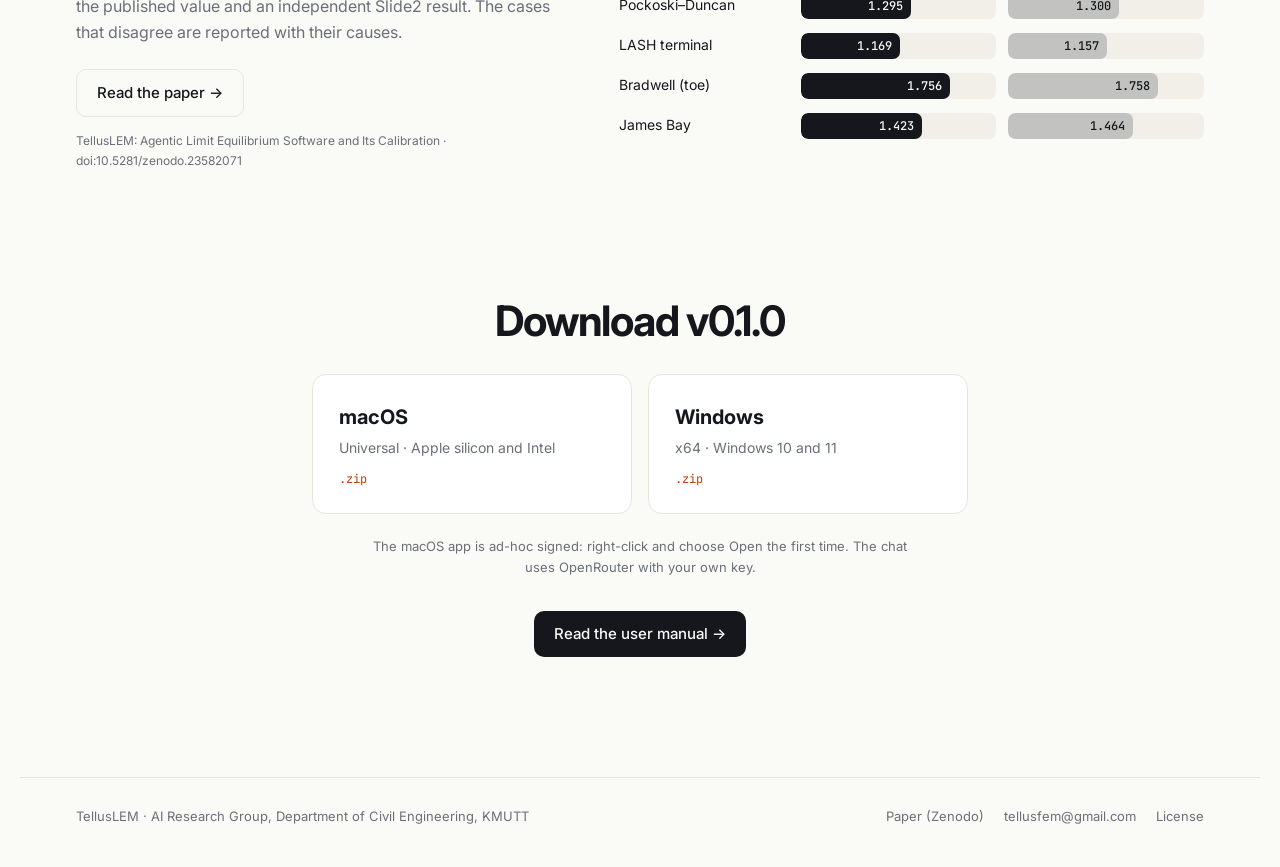
==== commit a31feaea: "Freeware license button and dialog in the footer Adds LICENSE.txt and a License button on the main a" ====
--- a/index.html
+++ b/index.html
@@ -10,7 +10,7 @@
 <link rel="preconnect" href="https://fonts.googleapis.com">
 <link rel="preconnect" href="https://fonts.gstatic.com" crossorigin>
 <link href="https://fonts.googleapis.com/css2?family=Inter:wght@400;500;600;700&family=JetBrains+Mono:wght@400;500&display=swap" rel="stylesheet">
-<link rel="stylesheet" href="style.css?v=3">
+<link rel="stylesheet" href="style.css?v=4">
 </head>
 <body>
 
@@ -163,5 +163,6 @@
 </footer>
 
 <script src="main.js"></script>
+<script src="license.js?v=1"></script>
 </body>
 </html>
--- a/style.css
+++ b/style.css
@@ -217,3 +217,36 @@
 
 .manual-link { display: inline-block; margin-top: 16px; }
 .manual-cta { display: inline-block; margin-top: 20px; }
+
+/* license button and dialog */
+.license-btn { cursor: pointer; }
+.license-dialog {
+  width: min(760px, calc(100vw - 32px)); max-height: calc(100vh - 48px);
+  padding: 0; border: 1px solid var(--line); border-radius: var(--radius);
+  background: var(--card); color: var(--fg); font-family: var(--sans);
+  box-shadow: 0 30px 80px rgba(0,0,0,.25);
+}
+.license-dialog::backdrop { background: rgba(10, 12, 16, .55); backdrop-filter: blur(4px); }
+.license-head {
+  display: flex; justify-content: space-between; align-items: flex-start; gap: 16px;
+  padding: 20px 24px 16px; border-bottom: 1px solid var(--line);
+}
+.license-head b { display: block; font-size: 17px; font-weight: 600; }
+.license-head span { display: block; margin-top: 2px; font-size: 13px; color: var(--muted); }
+.license-close {
+  border: none; background: none; color: var(--muted); font-size: 26px; line-height: 1;
+  cursor: pointer; padding: 0 2px; font-family: var(--sans);
+}
+.license-close:hover { color: var(--fg); }
+.license-text {
+  margin: 0; padding: 20px 24px; max-height: calc(100vh - 220px); overflow: auto;
+  font-family: var(--mono); font-size: 12.5px; line-height: 1.6; white-space: pre-wrap;
+  color: var(--fg); background: var(--code-bg);
+}
+.license-foot {
+  display: flex; justify-content: space-between; align-items: center; gap: 16px; flex-wrap: wrap;
+  padding: 14px 24px 18px; border-top: 1px solid var(--line); font-size: 13px;
+}
+.license-foot a { color: var(--muted); }
+.license-foot a:hover { color: var(--fg); }
+.license-foot .btn { padding: 9px 18px; font-size: 14px; cursor: pointer; border: none; font-family: var(--sans); }
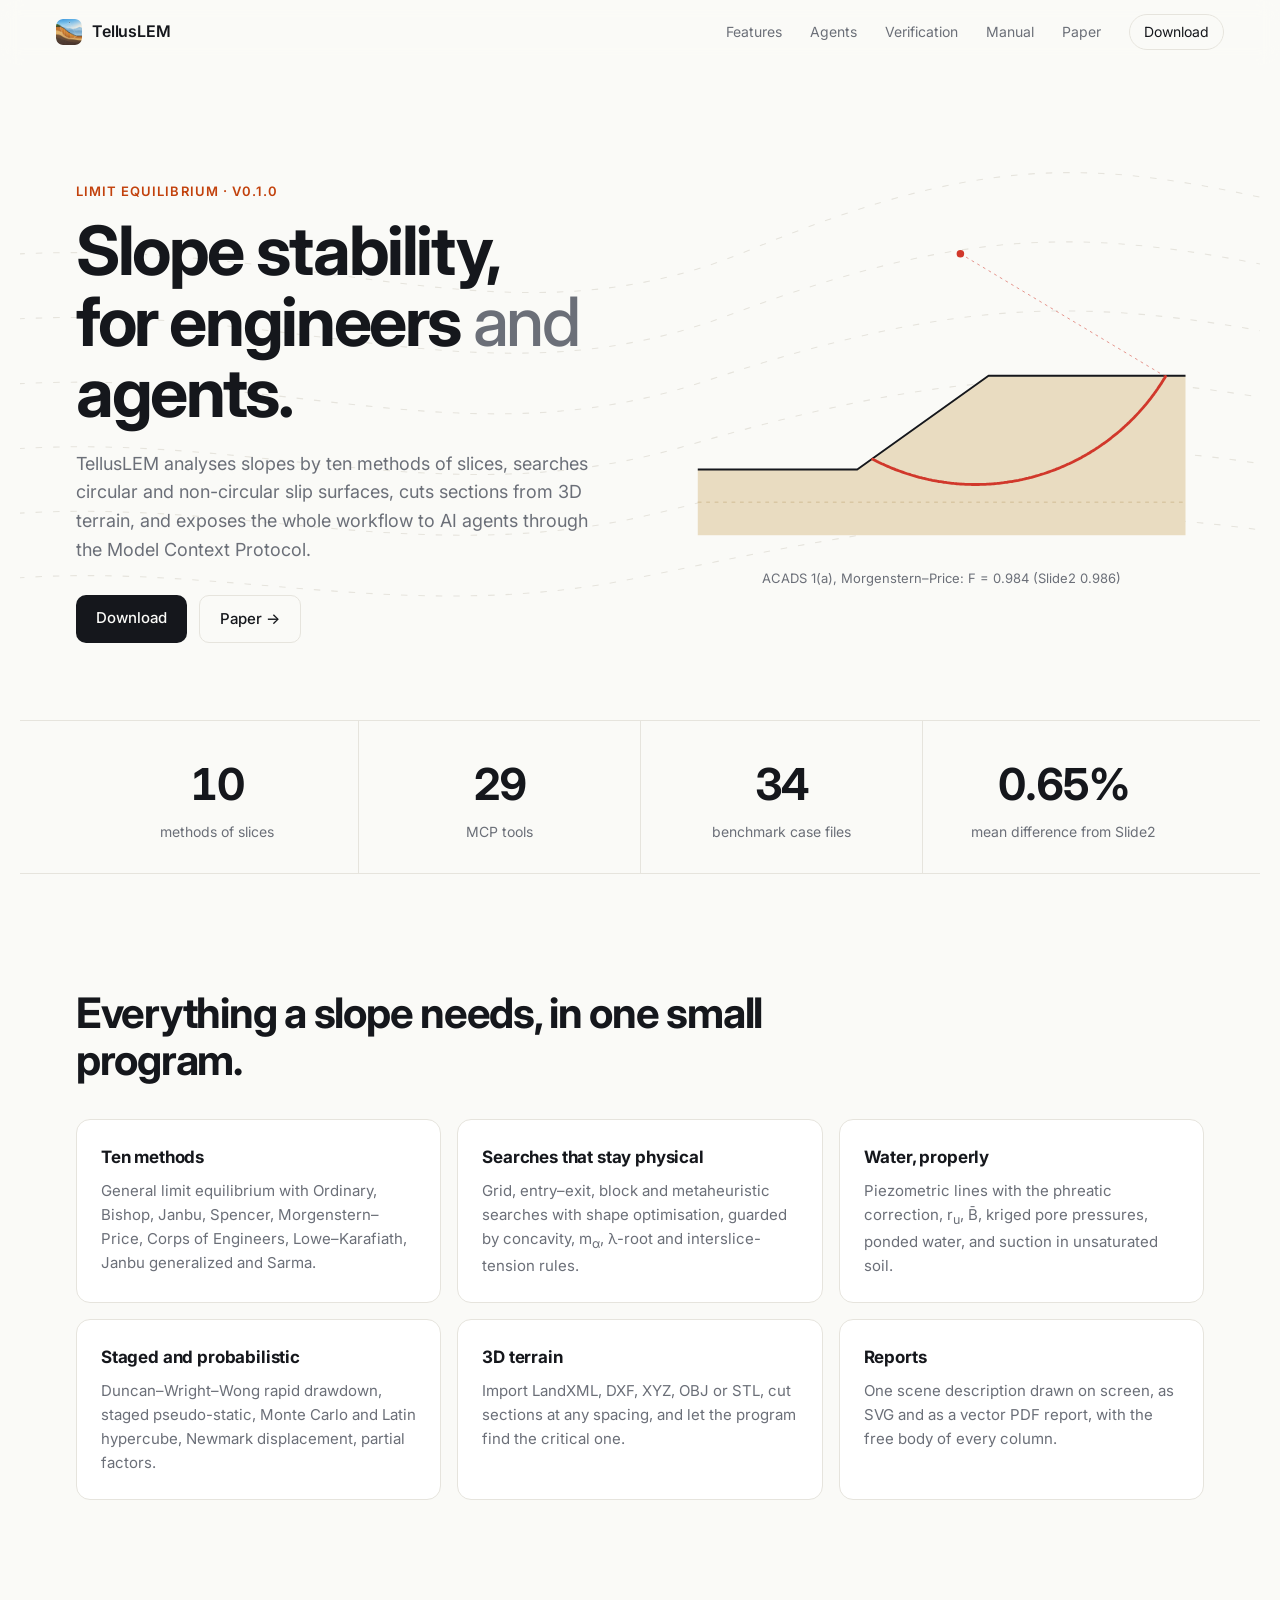
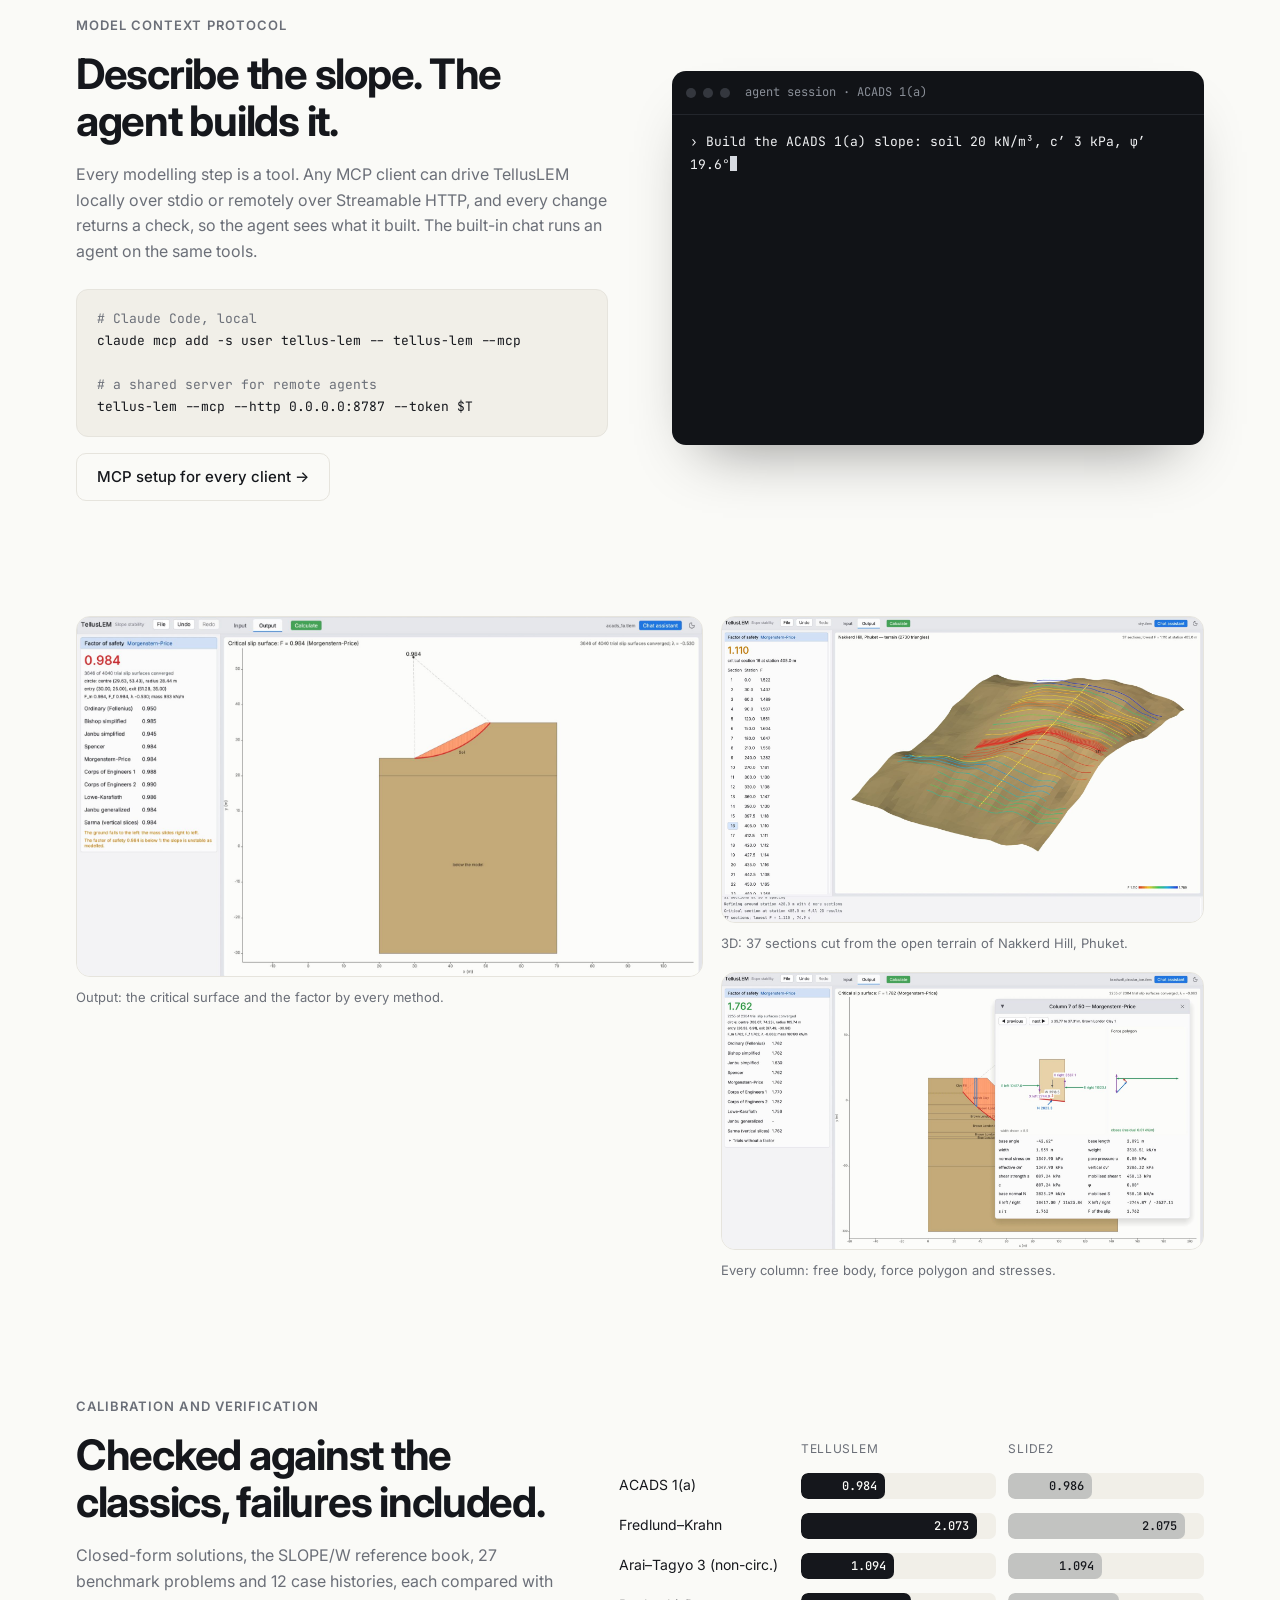
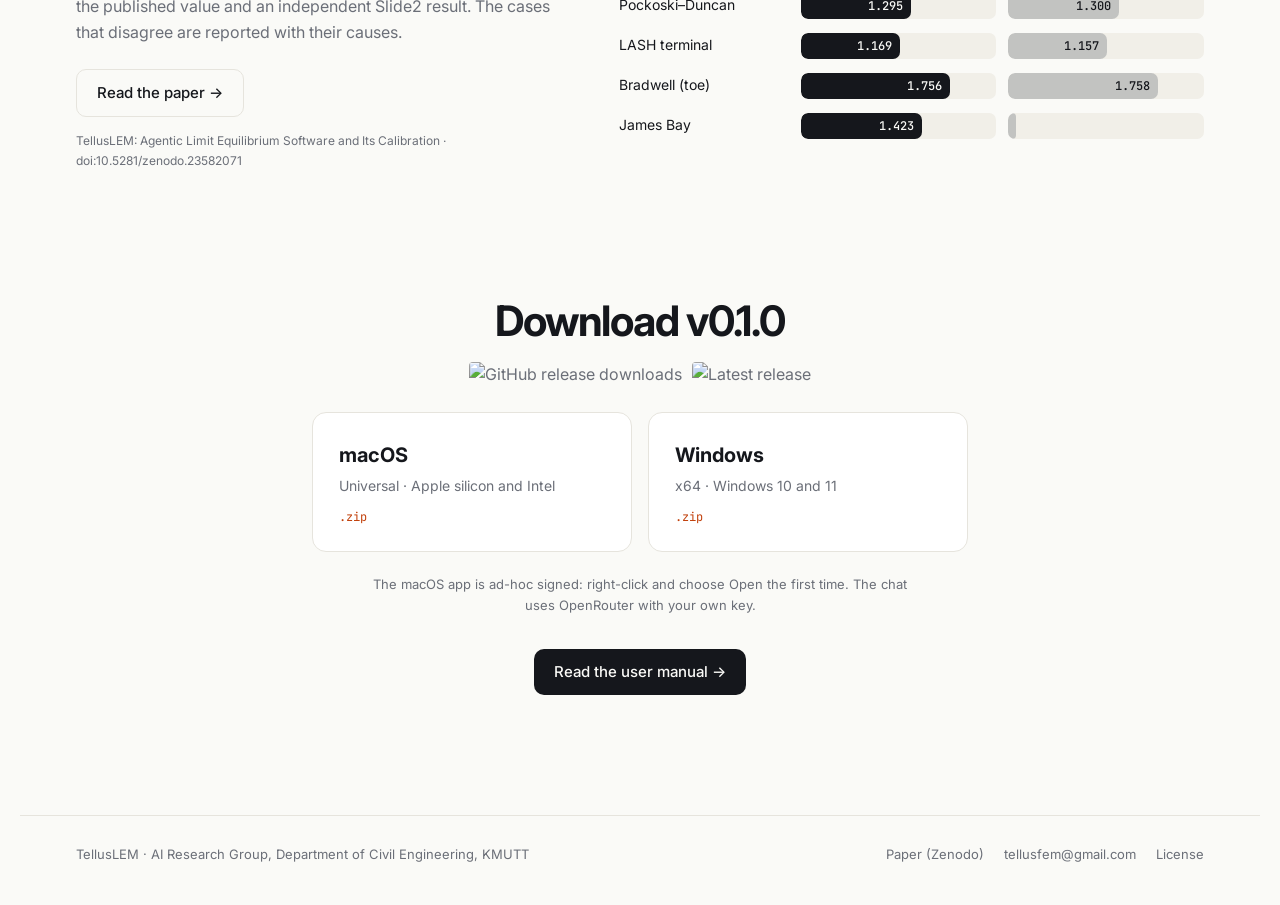
==== commit 7ff79008: "Download and release badges under the Download heading Shields.io badges read GitHub's release asset" ====
--- a/index.html
+++ b/index.html
@@ -10,7 +10,7 @@
 <link rel="preconnect" href="https://fonts.googleapis.com">
 <link rel="preconnect" href="https://fonts.gstatic.com" crossorigin>
 <link href="https://fonts.googleapis.com/css2?family=Inter:wght@400;500;600;700&family=JetBrains+Mono:wght@400;500&display=swap" rel="stylesheet">
-<link rel="stylesheet" href="style.css?v=4">
+<link rel="stylesheet" href="style.css?v=5">
 </head>
 <body>
 
@@ -140,6 +140,14 @@
   <!-- download -->
   <section id="download" class="block download">
     <h2 class="reveal">Download v0.1.0</h2>
+    <p class="badges reveal">
+      <a href="https://github.com/TellusLEM/TellusLEM.github.io/releases" title="Total downloads of all releases, counted by GitHub">
+        <img src="https://img.shields.io/github/downloads/TellusLEM/TellusLEM.github.io/total?style=flat&label=downloads&color=c2410c&labelColor=2a2d33" alt="GitHub release downloads" height="20">
+      </a>
+      <a href="https://github.com/TellusLEM/TellusLEM.github.io/releases/latest" title="Latest release">
+        <img src="https://img.shields.io/github/v/release/TellusLEM/TellusLEM.github.io?style=flat&label=release&color=2a2d33&labelColor=2a2d33" alt="Latest release" height="20">
+      </a>
+    </p>
     <div class="dl reveal">
       <a class="dl-card" href="https://github.com/TellusLEM/TellusLEM.github.io/releases/download/v0.1.0/TellusLEM-0.1.0-macos-universal.zip">
         <b>macOS</b><span>Universal · Apple silicon and Intel</span><em>.zip</em>
--- a/style.css
+++ b/style.css
@@ -250,3 +250,8 @@
 .license-foot a { color: var(--muted); }
 .license-foot a:hover { color: var(--fg); }
 .license-foot .btn { padding: 9px 18px; font-size: 14px; cursor: pointer; border: none; font-family: var(--sans); }
+
+/* download badges */
+.badges { display: flex; justify-content: center; gap: 10px; margin: 12px auto 0; }
+.badges img { height: 20px; border-radius: 4px; display: block; }
+.badges a:hover img { opacity: .85; }
